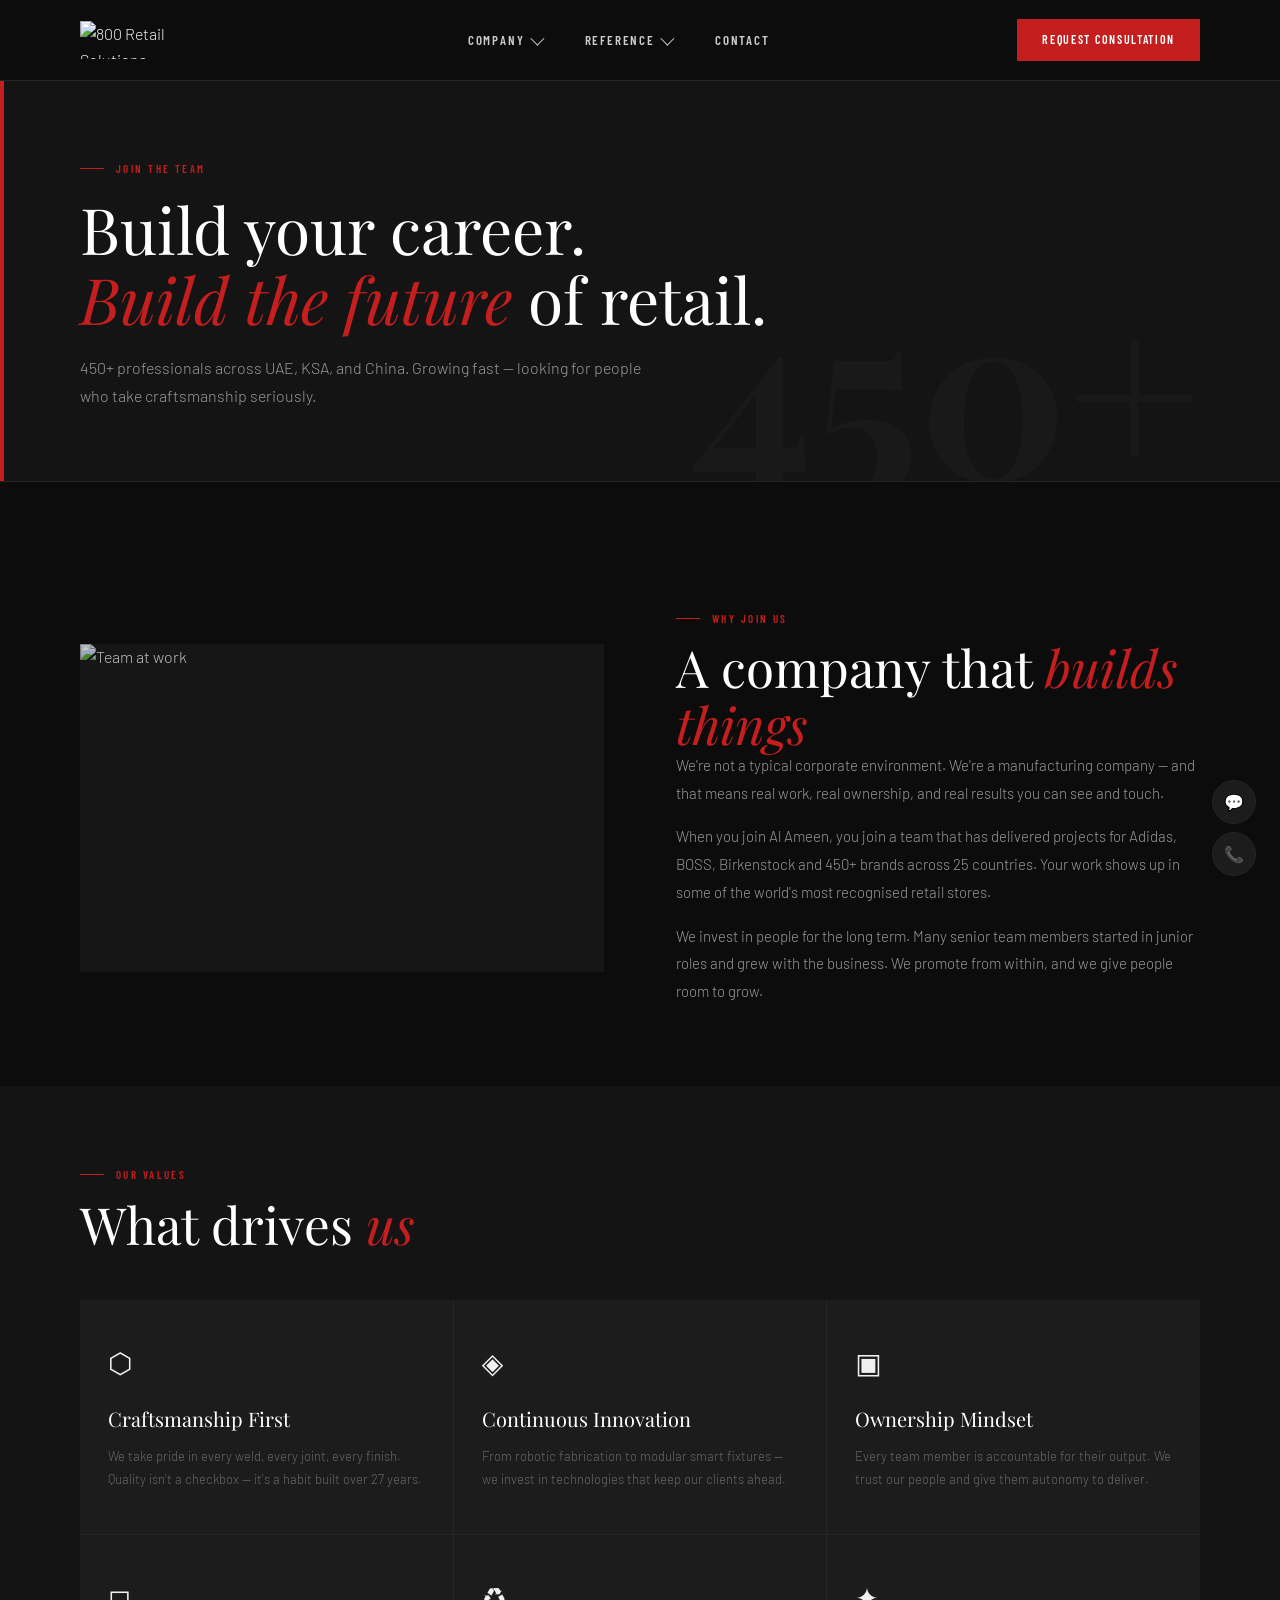
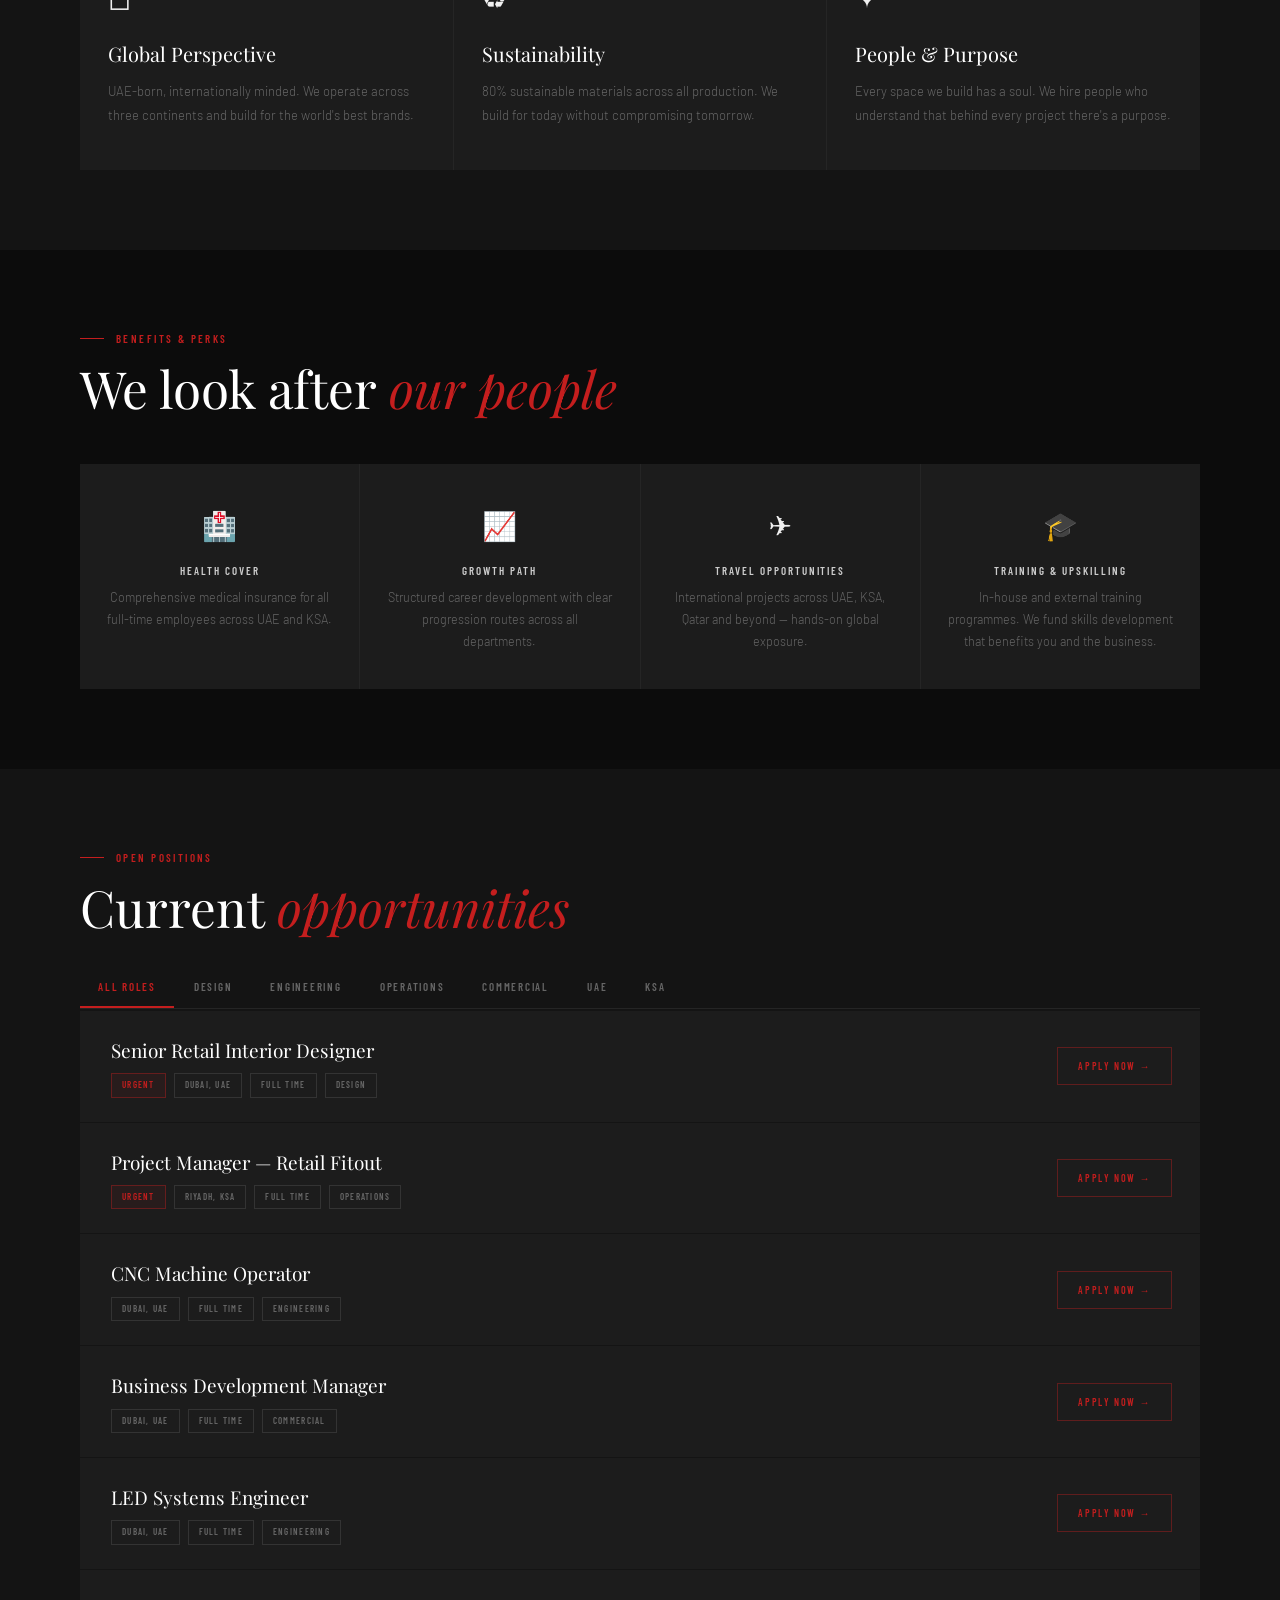
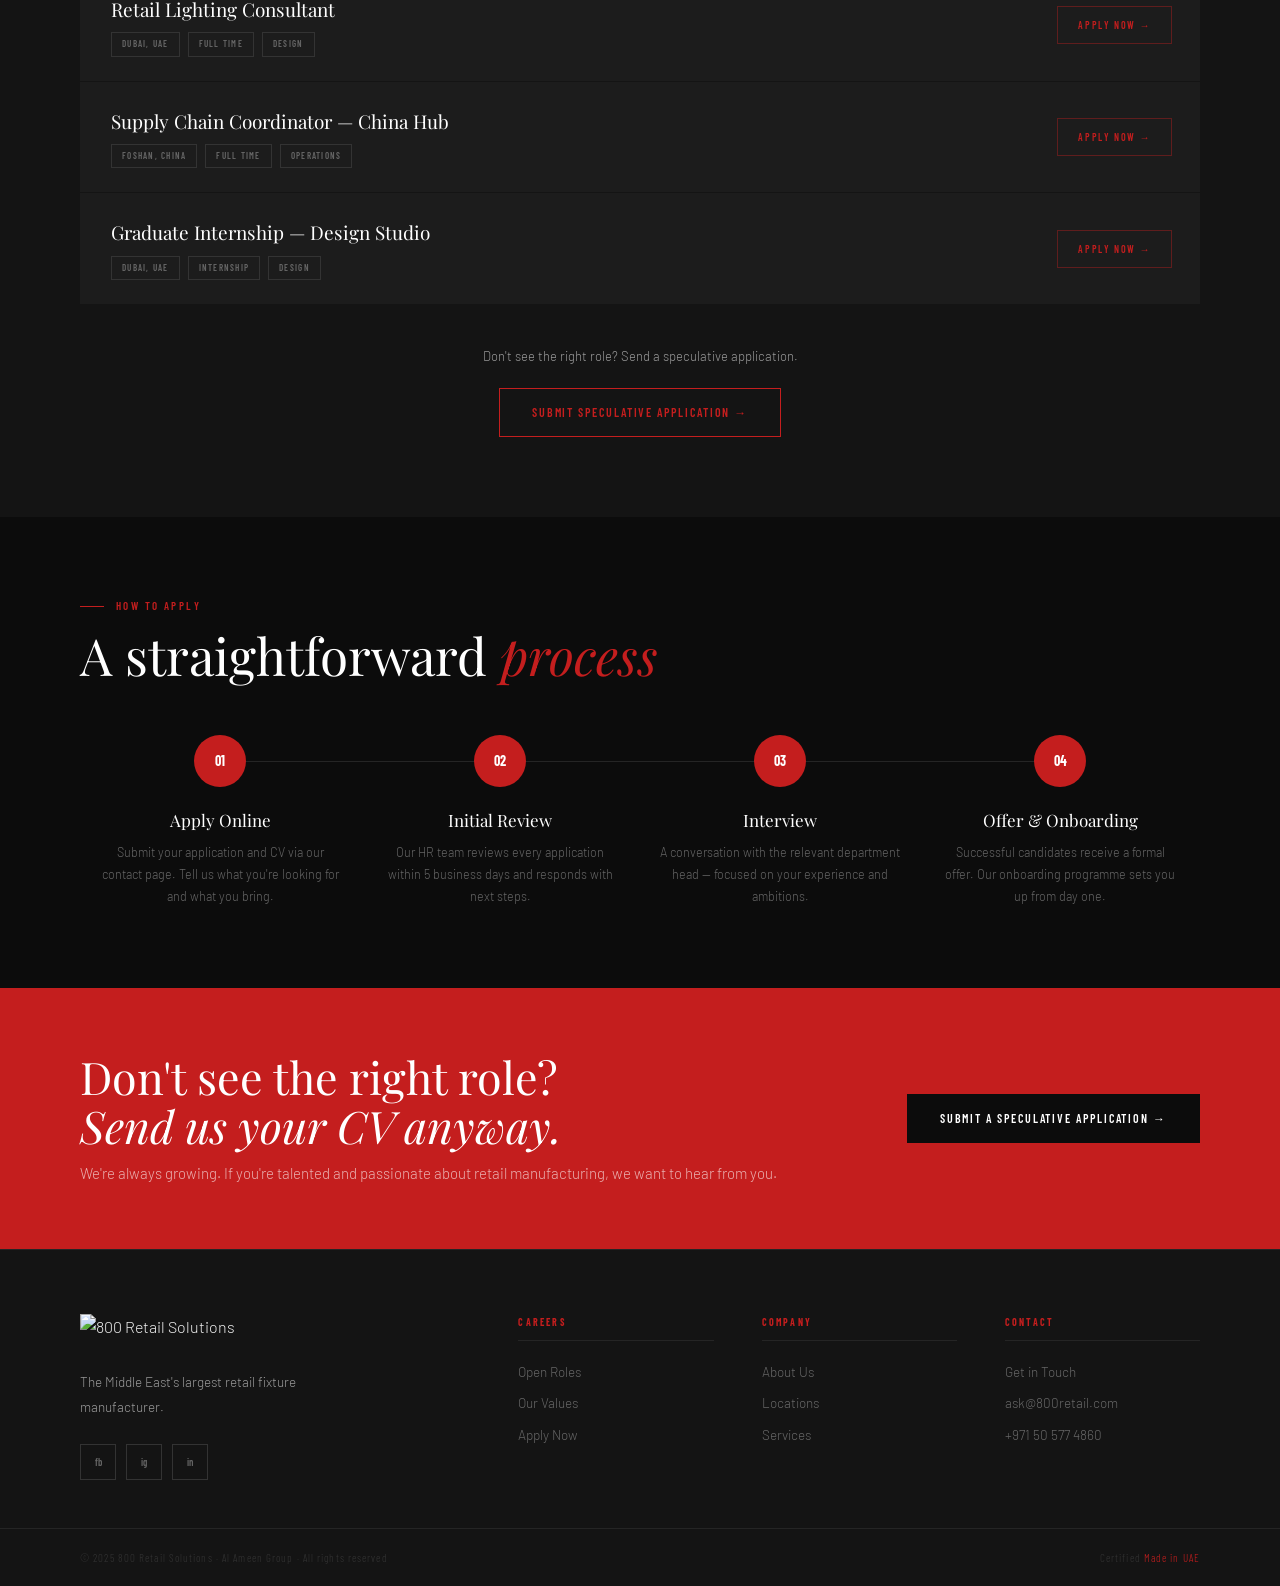
==== careers.html @ e4c13437 "Initial commit" ====
<!DOCTYPE html>
<html lang="en">
<head>
<meta charset="UTF-8"><meta name="viewport" content="width=device-width,initial-scale=1">
<title>Careers — 800 Retail Solutions</title>
<meta name="description" content="Join the Middle East's largest retail fixture manufacturer. Open roles in design, engineering, operations and business development across UAE and KSA.">
<link rel="stylesheet" href="css/main.css">
<style>
.section { padding: 80px 0; }
.section-inner { max-width: var(--max); margin: 0 auto; padding: 0 var(--pad); }
.section-dark { background: var(--dark); }

.intro-layout { display: grid; grid-template-columns: 1fr 1fr; gap: 72px; align-items: center; margin-top: 48px; }
.intro-img { width: 100%; aspect-ratio: 16/10; object-fit: cover; filter: brightness(.78); }

.val-grid { display: grid; grid-template-columns: repeat(3,1fr); gap: 1px; background: var(--dark3); margin-top: 48px; }
.val-card { background: var(--dark2); padding: 40px 28px; border-bottom: 3px solid transparent; transition: border-color .3s, background .3s; }
.val-card:hover { border-color: var(--red); background: var(--dark3); }
.val-ico { font-size: 28px; margin-bottom: 18px; display: block; }
.val-title { font-family: var(--serif); font-size: 20px; font-weight: 400; color: var(--white); margin-bottom: 10px; }
.val-desc { font-size: 13px; line-height: 1.8; color: var(--gray); }

.perks-grid { display: grid; grid-template-columns: repeat(4,1fr); gap: 1px; background: var(--dark3); margin-top: 48px; }
.perk-card { background: var(--dark2); padding: 36px 24px; text-align: center; border-top: 3px solid transparent; transition: border-color .3s; }
.perk-card:hover { border-color: var(--red); }
.perk-ico { font-size: 28px; margin-bottom: 14px; display: block; }
.perk-title { font-family: var(--cond); font-size: 11px; font-weight: 600; letter-spacing: .18em; text-transform: uppercase; color: var(--silver); margin-bottom: 8px; }
.perk-desc { font-size: 12.5px; line-height: 1.75; color: var(--gray); }

.role-filters { display: flex; gap: 2px; overflow-x: auto; margin: 32px 0 2px; border-bottom: 1px solid var(--dark3); }
.rf { font-family: var(--cond); font-size: 11px; font-weight: 600; letter-spacing: .16em; text-transform: uppercase; padding: 13px 18px; color: var(--gray); background: none; border: none; border-bottom: 2px solid transparent; white-space: nowrap; transition: color .2s, border-color .2s; cursor: pointer; }
.rf:hover { color: var(--white); }
.rf.on { color: var(--red); border-bottom-color: var(--red); }

.role-list { display: flex; flex-direction: column; gap: 1px; }
.role-item { background: var(--dark2); padding: 24px 28px; display: grid; grid-template-columns: 1fr auto; gap: 20px; align-items: center; transition: background .2s; border-left: 3px solid transparent; transition: background .2s, border-color .2s; }
.role-item:hover { background: var(--dark3); border-left-color: var(--red); }
.role-title { font-family: var(--serif); font-size: 19px; font-weight: 400; color: var(--white); margin-bottom: 8px; }
.role-meta { display: flex; gap: 8px; flex-wrap: wrap; }
.r-tag { font-family: var(--cond); font-size: 9px; font-weight: 600; letter-spacing: .14em; text-transform: uppercase; color: var(--gray); border: 1px solid var(--dark4); padding: 4px 10px; }
.r-tag.urgent { color: var(--red); border-color: rgba(196,30,30,.4); background: rgba(196,30,30,.07); }
.r-apply { font-family: var(--cond); font-size: 10px; font-weight: 600; letter-spacing: .16em; text-transform: uppercase; color: var(--red); border: 1px solid rgba(196,30,30,.4); padding: 10px 20px; background: none; white-space: nowrap; transition: background .2s, color .2s, border-color .2s; text-decoration: none; }
.role-item:hover .r-apply { background: var(--red); color: var(--white); border-color: var(--red); }

.process-steps { display: grid; grid-template-columns: repeat(4,1fr); gap: 0; margin-top: 52px; position: relative; }
.process-steps::before { content: ''; position: absolute; top: 26px; left: 12%; right: 12%; height: 1px; background: var(--dark3); z-index: 0; }
.step { text-align: center; padding: 0 20px; position: relative; z-index: 1; }
.step-circle { width: 52px; height: 52px; border-radius: 50%; background: var(--red); color: var(--white); font-family: var(--cond); font-size: 14px; font-weight: 700; display: flex; align-items: center; justify-content: center; margin: 0 auto 20px; }
.step-title { font-family: var(--serif); font-size: 17px; font-weight: 400; color: var(--white); margin-bottom: 8px; }
.step-desc { font-size: 12.5px; line-height: 1.75; color: var(--gray); }

.spec-band { background: var(--red); padding: 64px var(--pad); display: flex; justify-content: space-between; align-items: center; gap: 32px; max-width: 100%; }
.spec-left h2 { font-family: var(--serif); font-size: clamp(26px,3.5vw,46px); font-weight: 400; color: var(--white); line-height: 1.1; margin-bottom: 10px; }
.spec-left h2 em { font-style: italic; }
.spec-left p { font-size: 15px; color: rgba(255,255,255,.65); }
.btn-dark-solid { display: inline-flex; align-items: center; gap: 10px; font-family: var(--cond); font-size: 12px; font-weight: 600; letter-spacing: .16em; text-transform: uppercase; padding: 14px 32px; background: var(--black); color: var(--white); border: 1.5px solid var(--black); transition: background .2s; white-space: nowrap; }
.btn-dark-solid:hover { background: var(--dark3); }

@media(max-width:1024px) {
  .intro-layout { grid-template-columns: 1fr; gap: 40px; }
  .val-grid { grid-template-columns: 1fr 1fr; }
  .perks-grid { grid-template-columns: 1fr 1fr; }
  .process-steps { grid-template-columns: 1fr 1fr; gap: 32px; }
  .process-steps::before { display: none; }
  .spec-band { flex-direction: column; align-items: flex-start; }
}
@media(max-width:768px) {
  .val-grid,.perks-grid { grid-template-columns: 1fr; }
  .process-steps { grid-template-columns: 1fr; }
  .role-item { grid-template-columns: 1fr; gap: 12px; }
  .role-filters { gap: 0; }
}
</style>
</head>
<body>
<nav id="nav"><div class="nav-inner"><a href="index.html" class="nav-logo"><img class="logo-img" src="https://800retail.com/wp-content/uploads/2025/06/800-logo.svg" alt="800 Retail Solutions" width="140" height="38"><span class="logo-fallback"><span class="r">800</span> RETAIL</span></a><ul class="nav-menu"><li class="nav-item"><span data-toggle>Company <span class="nav-chevron"></span></span><div class="nav-dropdown wide"><div class="dd-col"><div class="dd-heading">About</div><a href="company.html" class="dd-link">Who We Are <span class="dd-arrow">→</span></a><a href="company.html#history" class="dd-link">Our History <span class="dd-arrow">→</span></a><a href="company.html#ceo" class="dd-link">CEO Message <span class="dd-arrow">→</span></a><a href="company.html#certifications" class="dd-link">Certifications <span class="dd-arrow">→</span></a><div class="dd-divider"></div><a href="company.html#locations" class="dd-link">Our Locations <span class="dd-arrow">→</span></a><a href="company.html#own-brand" class="dd-link">Own Brand <span class="dd-arrow">→</span></a></div><div class="dd-col"><div class="dd-heading">Services</div><a href="services.html#fixtures" class="dd-link">Retail Fixtures <span class="dd-arrow">→</span></a><a href="services.html#led" class="dd-link">Retail LED <span class="dd-arrow">→</span></a><a href="services.html#lighting" class="dd-link">Retail Lighting <span class="dd-arrow">→</span></a><a href="services.html#fitout" class="dd-link">Store Fitout <span class="dd-arrow">→</span></a><div class="dd-divider"></div><a href="careers.html" class="dd-link active">Careers <span class="dd-arrow">→</span></a></div></div></li><li class="nav-item"><span data-toggle>Reference <span class="nav-chevron"></span></span><div class="nav-dropdown"><div class="dd-col"><div class="dd-heading">Portfolio</div><a href="projects.html" class="dd-link">All Projects <span class="dd-arrow">→</span></a><a href="projects.html" class="dd-link">Fixture Projects <span class="dd-arrow">→</span></a><a href="projects.html" class="dd-link">LED Projects <span class="dd-arrow">→</span></a><a href="projects.html" class="dd-link">Fitout Projects <span class="dd-arrow">→</span></a></div></div></li><li class="nav-item"><a href="contact.html">Contact</a></li></ul><div class="nav-right"><a href="contact.html" class="nav-cta">Request Consultation</a><button class="nav-burger" id="burger"><span></span><span></span><span></span></button></div></div></nav>
<div id="nav-drawer"><div class="drawer-inner"><div class="drawer-section"><div class="drawer-section-title">Company</div><a href="company.html" class="drawer-link">Who We Are</a><a href="company.html#history" class="drawer-link">Our History</a><a href="company.html#locations" class="drawer-link">Locations</a></div><div class="drawer-section"><div class="drawer-section-title">Services</div><a href="services.html#fixtures" class="drawer-link">Retail Fixtures</a><a href="services.html#led" class="drawer-link">Retail LED</a><a href="services.html#lighting" class="drawer-link">Retail Lighting</a><a href="services.html#fitout" class="drawer-link">Store Fitout</a></div><div class="drawer-section"><div class="drawer-section-title">Reference</div><a href="projects.html" class="drawer-link">All Projects</a></div><div class="drawer-section"><div class="drawer-section-title">More</div><a href="careers.html" class="drawer-link">Careers</a></div><a href="contact.html" class="drawer-cta">Request Consultation →</a></div></div>

<div class="page-wrap">
  <div class="page-hero">
    <div class="page-hero-bg-num">450+</div>
    <div class="page-hero-eyebrow">Join the Team</div>
    <h1>Build your career.<br><em>Build the future</em> of retail.</h1>
    <p>450+ professionals across UAE, KSA, and China. Growing fast — looking for people who take craftsmanship seriously.</p>
  </div>

  <section class="section">
    <div class="section-inner">
      <div class="intro-layout">
        <img class="intro-img rv" src="https://800retail.com/wp-content/uploads/2025/11/ADIDAS-TEAM-MEETING.jpg" alt="Team at work" onerror="this.style.background='#1C1C1C'">
        <div>
          <div class="s-label rv">Why Join Us</div>
          <h2 class="h2 rv d1">A company that <em>builds things</em></h2>
          <p class="body rv d2" style="margin-bottom:16px">We're not a typical corporate environment. We're a manufacturing company — and that means real work, real ownership, and real results you can see and touch.</p>
          <p class="body rv d2" style="margin-bottom:16px">When you join Al Ameen, you join a team that has delivered projects for Adidas, BOSS, Birkenstock and 450+ brands across 25 countries. Your work shows up in some of the world's most recognised retail stores.</p>
          <p class="body rv d3">We invest in people for the long term. Many senior team members started in junior roles and grew with the business. We promote from within, and we give people room to grow.</p>
        </div>
      </div>
    </div>
  </section>

  <section class="section section-dark">
    <div class="section-inner">
      <div class="s-label rv">Our Values</div>
      <h2 class="h2 rv d1">What drives <em>us</em></h2>
      <div class="val-grid">
        <div class="val-card rv"><span class="val-ico">⬡</span><div class="val-title">Craftsmanship First</div><p class="val-desc">We take pride in every weld, every joint, every finish. Quality isn't a checkbox — it's a habit built over 27 years.</p></div>
        <div class="val-card rv d1"><span class="val-ico">◈</span><div class="val-title">Continuous Innovation</div><p class="val-desc">From robotic fabrication to modular smart fixtures — we invest in technologies that keep our clients ahead.</p></div>
        <div class="val-card rv d2"><span class="val-ico">▣</span><div class="val-title">Ownership Mindset</div><p class="val-desc">Every team member is accountable for their output. We trust our people and give them autonomy to deliver.</p></div>
        <div class="val-card rv"><span class="val-ico">◻</span><div class="val-title">Global Perspective</div><p class="val-desc">UAE-born, internationally minded. We operate across three continents and build for the world's best brands.</p></div>
        <div class="val-card rv d1"><span class="val-ico">♻</span><div class="val-title">Sustainability</div><p class="val-desc">80% sustainable materials across all production. We build for today without compromising tomorrow.</p></div>
        <div class="val-card rv d2"><span class="val-ico">✦</span><div class="val-title">People & Purpose</div><p class="val-desc">Every space we build has a soul. We hire people who understand that behind every project there's a purpose.</p></div>
      </div>
    </div>
  </section>

  <section class="section">
    <div class="section-inner">
      <div class="s-label rv">Benefits & Perks</div>
      <h2 class="h2 rv d1">We look after <em>our people</em></h2>
      <div class="perks-grid">
        <div class="perk-card rv"><span class="perk-ico">🏥</span><div class="perk-title">Health Cover</div><p class="perk-desc">Comprehensive medical insurance for all full-time employees across UAE and KSA.</p></div>
        <div class="perk-card rv d1"><span class="perk-ico">📈</span><div class="perk-title">Growth Path</div><p class="perk-desc">Structured career development with clear progression routes across all departments.</p></div>
        <div class="perk-card rv d2"><span class="perk-ico">✈</span><div class="perk-title">Travel Opportunities</div><p class="perk-desc">International projects across UAE, KSA, Qatar and beyond — hands-on global exposure.</p></div>
        <div class="perk-card rv d3"><span class="perk-ico">🎓</span><div class="perk-title">Training & Upskilling</div><p class="perk-desc">In-house and external training programmes. We fund skills development that benefits you and the business.</p></div>
      </div>
    </div>
  </section>

  <section class="section section-dark" id="roles">
    <div class="section-inner">
      <div class="s-label rv">Open Positions</div>
      <h2 class="h2 rv d1">Current <em>opportunities</em></h2>
      <div class="role-filters rv d2" data-filter-group>
        <button class="rf on" data-filter="all">All Roles</button>
        <button class="rf" data-filter="design">Design</button>
        <button class="rf" data-filter="engineering">Engineering</button>
        <button class="rf" data-filter="operations">Operations</button>
        <button class="rf" data-filter="commercial">Commercial</button>
        <button class="rf" data-filter="uae">UAE</button>
        <button class="rf" data-filter="ksa">KSA</button>
      </div>
      <div class="role-list">
        <div class="role-item rv">
          <div><div class="role-title">Senior Retail Interior Designer</div><div class="role-meta"><span class="r-tag urgent">Urgent</span><span class="r-tag">Dubai, UAE</span><span class="r-tag">Full Time</span><span class="r-tag">Design</span></div></div>
          <a href="contact.html" class="r-apply">Apply Now →</a>
        </div>
        <div class="role-item rv d1">
          <div><div class="role-title">Project Manager — Retail Fitout</div><div class="role-meta"><span class="r-tag urgent">Urgent</span><span class="r-tag">Riyadh, KSA</span><span class="r-tag">Full Time</span><span class="r-tag">Operations</span></div></div>
          <a href="contact.html" class="r-apply">Apply Now →</a>
        </div>
        <div class="role-item rv d2">
          <div><div class="role-title">CNC Machine Operator</div><div class="role-meta"><span class="r-tag">Dubai, UAE</span><span class="r-tag">Full Time</span><span class="r-tag">Engineering</span></div></div>
          <a href="contact.html" class="r-apply">Apply Now →</a>
        </div>
        <div class="role-item rv">
          <div><div class="role-title">Business Development Manager</div><div class="role-meta"><span class="r-tag">Dubai, UAE</span><span class="r-tag">Full Time</span><span class="r-tag">Commercial</span></div></div>
          <a href="contact.html" class="r-apply">Apply Now →</a>
        </div>
        <div class="role-item rv d1">
          <div><div class="role-title">LED Systems Engineer</div><div class="role-meta"><span class="r-tag">Dubai, UAE</span><span class="r-tag">Full Time</span><span class="r-tag">Engineering</span></div></div>
          <a href="contact.html" class="r-apply">Apply Now →</a>
        </div>
        <div class="role-item rv d2">
          <div><div class="role-title">Retail Lighting Consultant</div><div class="role-meta"><span class="r-tag">Dubai, UAE</span><span class="r-tag">Full Time</span><span class="r-tag">Design</span></div></div>
          <a href="contact.html" class="r-apply">Apply Now →</a>
        </div>
        <div class="role-item rv">
          <div><div class="role-title">Supply Chain Coordinator — China Hub</div><div class="role-meta"><span class="r-tag">Foshan, China</span><span class="r-tag">Full Time</span><span class="r-tag">Operations</span></div></div>
          <a href="contact.html" class="r-apply">Apply Now →</a>
        </div>
        <div class="role-item rv d1">
          <div><div class="role-title">Graduate Internship — Design Studio</div><div class="role-meta"><span class="r-tag">Dubai, UAE</span><span class="r-tag">Internship</span><span class="r-tag">Design</span></div></div>
          <a href="contact.html" class="r-apply">Apply Now →</a>
        </div>
      </div>
      <div style="margin-top:40px;text-align:center">
        <p class="body" style="margin-bottom:20px;font-size:13px">Don't see the right role? Send a speculative application.</p>
        <a href="contact.html" class="btn btn-outline-red rv">Submit Speculative Application →</a>
      </div>
    </div>
  </section>

  <section class="section">
    <div class="section-inner">
      <div class="s-label rv">How to Apply</div>
      <h2 class="h2 rv d1">A straightforward <em>process</em></h2>
      <div class="process-steps">
        <div class="step rv"><div class="step-circle">01</div><div class="step-title">Apply Online</div><p class="step-desc">Submit your application and CV via our contact page. Tell us what you're looking for and what you bring.</p></div>
        <div class="step rv d1"><div class="step-circle">02</div><div class="step-title">Initial Review</div><p class="step-desc">Our HR team reviews every application within 5 business days and responds with next steps.</p></div>
        <div class="step rv d2"><div class="step-circle">03</div><div class="step-title">Interview</div><p class="step-desc">A conversation with the relevant department head — focused on your experience and ambitions.</p></div>
        <div class="step rv d3"><div class="step-circle">04</div><div class="step-title">Offer & Onboarding</div><p class="step-desc">Successful candidates receive a formal offer. Our onboarding programme sets you up from day one.</p></div>
      </div>
    </div>
  </section>

  <div class="spec-band">
    <div class="spec-left">
      <h2>Don't see the right role?<br><em>Send us your CV anyway.</em></h2>
      <p>We're always growing. If you're talented and passionate about retail manufacturing, we want to hear from you.</p>
    </div>
    <a href="contact.html" class="btn-dark-solid">Submit a Speculative Application →</a>
  </div>
</div>

<footer><div class="footer-main"><div class="footer-brand"><div class="f-logo"><img class="logo-img" src="https://800retail.com/wp-content/uploads/2025/06/800-logo.svg" alt="800 Retail Solutions"><span class="logo-fallback"><span class="r">800</span> RETAIL</span></div><p class="body">The Middle East's largest retail fixture manufacturer.</p><div class="f-socials"><a href="https://www.facebook.com/800SIGN" target="_blank" class="f-soc">fb</a><a href="https://www.instagram.com/retailfixtures" target="_blank" class="f-soc">ig</a><a href="https://www.linkedin.com/company/alameengroup/" target="_blank" class="f-soc">in</a></div></div><div class="footer-col"><h5>Careers</h5><ul><li><a href="careers.html#roles">Open Roles</a></li><li><a href="careers.html">Our Values</a></li><li><a href="contact.html">Apply Now</a></li></ul></div><div class="footer-col"><h5>Company</h5><ul><li><a href="company.html">About Us</a></li><li><a href="company.html#locations">Locations</a></li><li><a href="services.html">Services</a></li></ul></div><div class="footer-col"><h5>Contact</h5><ul><li><a href="contact.html">Get in Touch</a></li><li><a href="mailto:ask@800retail.com">ask@800retail.com</a></li><li><a href="tel:+971505774860">+971 50 577 4860</a></li></ul></div></div><div class="footer-bottom"><p class="footer-copy">© 2025 800 Retail Solutions · Al Ameen Group · All rights reserved</p><p class="footer-mark">Certified <span>Made in UAE</span></p></div></footer>
<div class="contact-bar"><a href="https://wa.me/971505774860" target="_blank" title="WhatsApp">💬</a><a href="tel:+971505774860" title="Call">📞</a></div>
<script src="js/main.js"></script>
</body>
</html>
---- css/main.css ----
/* ═══════════════════════════════════════════
   800 RETAIL SOLUTIONS — DESIGN SYSTEM
   Brand: Red #C41E1E · Black #0C0C0C · White #FFFFFF
═══════════════════════════════════════════ */
@import url('https://fonts.googleapis.com/css2?family=Playfair+Display:ital,wght@0,400;0,500;0,700;1,400;1,500&family=Barlow:wght@300;400;500;600&family=Barlow+Condensed:wght@400;500;600;700&display=swap');

:root {
  /* Brand palette */
  --red:        #C41E1E;
  --red-dark:   #9A1515;
  --red-light:  #E02424;
  --black:      #0C0C0C;
  --dark:       #141414;
  --dark2:      #1C1C1C;
  --dark3:      #252525;
  --dark4:      #333333;
  --gray:       #666666;
  --gray-lt:    #999999;
  --silver:     #CCCCCC;
  --off-white:  #F0F0F0;
  --white:      #FFFFFF;

  /* Typography */
  --serif:      'Playfair Display', Georgia, serif;
  --sans:       'Barlow', system-ui, sans-serif;
  --cond:       'Barlow Condensed', sans-serif;

  /* Layout */
  --nav-h:      80px;
  --max:        1400px;
  --pad:        80px;
  --pad-sm:     40px;
  --ease:       cubic-bezier(0.25, 0.46, 0.45, 0.94);
}

/* ── Reset ── */
*, *::before, *::after { box-sizing: border-box; margin: 0; padding: 0; }
html { scroll-behavior: smooth; font-size: 16px; }
body {
  background: var(--black);
  color: var(--off-white);
  font-family: var(--sans);
  font-weight: 300;
  line-height: 1.6;
  overflow-x: hidden;
  -webkit-font-smoothing: antialiased;
}
img { display: block; max-width: 100%; }
a { color: inherit; text-decoration: none; }
button { font-family: inherit; cursor: pointer; }
ul { list-style: none; }

/* ═══════════════════════════════════════════
   NAVIGATION — Professional dropdown
═══════════════════════════════════════════ */
#nav {
  position: fixed;
  top: 0; left: 0; right: 0;
  height: var(--nav-h);
  z-index: 1000;
  transition: background 0.4s, box-shadow 0.4s, height 0.3s;
  background: transparent;
}
#nav.solid {
  background: var(--black);
  box-shadow: 0 1px 0 rgba(255,255,255,0.06);
  height: 68px;
}

.nav-inner {
  max-width: var(--max);
  margin: 0 auto;
  height: 100%;
  padding: 0 var(--pad);
  display: flex;
  align-items: center;
  justify-content: space-between;
  gap: 32px;
}

/* Logo */
.nav-logo { display: flex; align-items: center; flex-shrink: 0; }
.nav-logo img {
  height: 38px;
  width: auto;
  display: block;
  /* The SVG is already the correct logo — no filter, show as-is */
}
/* Fallback text logo if img fails */
.logo-fallback {
  font-family: var(--cond);
  font-size: 24px;
  font-weight: 700;
  letter-spacing: 0.05em;
  color: var(--white);
  display: none;
}
.logo-fallback .r { color: var(--red); }
.nav-logo img.failed + .logo-fallback { display: block; }

/* Primary nav */
.nav-menu {
  display: flex;
  align-items: center;
  gap: 0;
  height: 100%;
}

.nav-item {
  position: relative;
  height: 100%;
  display: flex;
  align-items: center;
}

.nav-item > a,
.nav-item > span {
  display: flex;
  align-items: center;
  gap: 6px;
  height: 100%;
  padding: 0 22px;
  font-family: var(--cond);
  font-size: 13px;
  font-weight: 600;
  letter-spacing: 0.14em;
  text-transform: uppercase;
  color: var(--silver);
  transition: color 0.2s;
  cursor: pointer;
  white-space: nowrap;
  user-select: none;
}
.nav-item > a:hover,
.nav-item > span:hover,
.nav-item.open > a,
.nav-item.open > span,
.nav-item > a.active {
  color: var(--white);
}

/* Chevron */
.nav-chevron {
  width: 10px; height: 10px;
  border-right: 1.5px solid currentColor;
  border-bottom: 1.5px solid currentColor;
  transform: rotate(45deg) translateY(-2px);
  transition: transform 0.25s;
  flex-shrink: 0;
}
.nav-item.open .nav-chevron { transform: rotate(-135deg) translateY(-2px); }

/* Red underline on active/hover */
.nav-item > a::after,
.nav-item > span::after {
  content: '';
  position: absolute;
  bottom: 0; left: 22px; right: 22px;
  height: 2px;
  background: var(--red);
  transform: scaleX(0);
  transform-origin: left;
  transition: transform 0.3s var(--ease);
}
.nav-item > a:hover::after,
.nav-item > span:hover::after,
.nav-item.open > a::after,
.nav-item.open > span::after,
.nav-item > a.active::after { transform: scaleX(1); }

/* Mega dropdown */
.nav-dropdown {
  position: absolute;
  top: 100%;
  left: 0;
  min-width: 220px;
  background: var(--dark);
  border-top: 2px solid var(--red);
  border-bottom: 1px solid var(--dark3);
  box-shadow: 0 16px 48px rgba(0,0,0,0.5);
  opacity: 0;
  visibility: hidden;
  transform: translateY(8px);
  transition: opacity 0.25s, transform 0.25s, visibility 0.25s;
  pointer-events: none;
}
.nav-item.open .nav-dropdown {
  opacity: 1;
  visibility: visible;
  transform: translateY(0);
  pointer-events: auto;
}

/* Wide dropdown for COMPANY (has sub-columns) */
.nav-dropdown.wide {
  min-width: 480px;
  display: grid;
  grid-template-columns: 1fr 1fr;
  gap: 0;
}

.dd-col { padding: 8px 0; }
.dd-col + .dd-col { border-left: 1px solid var(--dark3); }

.dd-heading {
  font-family: var(--cond);
  font-size: 10px;
  font-weight: 700;
  letter-spacing: 0.2em;
  text-transform: uppercase;
  color: var(--red);
  padding: 14px 24px 8px;
}

.dd-link {
  display: flex;
  align-items: center;
  gap: 10px;
  padding: 10px 24px;
  font-family: var(--sans);
  font-size: 13.5px;
  font-weight: 400;
  color: var(--silver);
  transition: background 0.15s, color 0.15s, padding-left 0.2s;
  white-space: nowrap;
}
.dd-link:hover {
  background: rgba(196,30,30,0.08);
  color: var(--white);
  padding-left: 30px;
}
.dd-link .dd-arrow {
  margin-left: auto;
  font-size: 12px;
  color: var(--red);
  opacity: 0;
  transition: opacity 0.15s, transform 0.15s;
}
.dd-link:hover .dd-arrow { opacity: 1; transform: translateX(3px); }

.dd-divider { height: 1px; background: var(--dark3); margin: 4px 0; }

/* Nav right side */
.nav-right {
  display: flex;
  align-items: center;
  gap: 16px;
  flex-shrink: 0;
}

.nav-cta {
  font-family: var(--cond);
  font-size: 12px;
  font-weight: 600;
  letter-spacing: 0.14em;
  text-transform: uppercase;
  color: var(--white);
  background: var(--red);
  padding: 10px 24px;
  border: 1px solid var(--red);
  transition: background 0.2s, color 0.2s;
  white-space: nowrap;
}
.nav-cta:hover { background: var(--red-dark); border-color: var(--red-dark); }

/* Mobile hamburger */
.nav-burger {
  display: none;
  flex-direction: column;
  justify-content: center;
  gap: 5px;
  width: 36px; height: 36px;
  background: none;
  border: none;
  padding: 4px;
}
.nav-burger span {
  display: block;
  height: 1.5px;
  background: var(--white);
  transition: transform 0.3s, opacity 0.3s, width 0.3s;
}
.nav-burger span:nth-child(1) { width: 28px; }
.nav-burger span:nth-child(2) { width: 22px; }
.nav-burger span:nth-child(3) { width: 28px; }
.nav-burger.open span:nth-child(1) { transform: translateY(6.5px) rotate(45deg); width: 28px; }
.nav-burger.open span:nth-child(2) { opacity: 0; }
.nav-burger.open span:nth-child(3) { transform: translateY(-6.5px) rotate(-45deg); width: 28px; }

/* Mobile nav drawer */
#nav-drawer {
  position: fixed;
  top: var(--nav-h); left: 0; right: 0;
  background: var(--dark);
  border-top: 1px solid var(--dark3);
  z-index: 999;
  max-height: 0;
  overflow: hidden;
  transition: max-height 0.4s var(--ease);
}
#nav-drawer.open { max-height: 100vh; overflow-y: auto; }

.drawer-inner { padding: 24px var(--pad-sm) 40px; }
.drawer-section { margin-bottom: 28px; }
.drawer-section-title {
  font-family: var(--cond);
  font-size: 10px;
  font-weight: 700;
  letter-spacing: 0.2em;
  text-transform: uppercase;
  color: var(--red);
  margin-bottom: 12px;
  padding-bottom: 8px;
  border-bottom: 1px solid var(--dark3);
}
.drawer-link {
  display: block;
  padding: 9px 0;
  font-size: 15px;
  font-weight: 400;
  color: var(--silver);
  border-bottom: 1px solid rgba(255,255,255,0.04);
  transition: color 0.15s, padding-left 0.2s;
}
.drawer-link:hover { color: var(--white); padding-left: 8px; }
.drawer-cta {
  display: block;
  margin-top: 24px;
  padding: 14px;
  text-align: center;
  background: var(--red);
  font-family: var(--cond);
  font-size: 13px;
  font-weight: 600;
  letter-spacing: 0.14em;
  text-transform: uppercase;
  color: var(--white);
}

/* ═══════════════════════════════════════════
   SHARED COMPONENTS
═══════════════════════════════════════════ */

/* Page wrapper */
.page-wrap { padding-top: var(--nav-h); }

/* Inner page hero */
.page-hero {
  background: var(--dark);
  padding: 80px var(--pad) 72px;
  position: relative;
  overflow: hidden;
  border-bottom: 1px solid var(--dark3);
}
.page-hero::before {
  content: '';
  position: absolute;
  top: 0; left: 0; bottom: 0;
  width: 4px;
  background: var(--red);
}
.page-hero-eyebrow {
  font-family: var(--cond);
  font-size: 11px;
  font-weight: 600;
  letter-spacing: 0.22em;
  text-transform: uppercase;
  color: var(--red);
  margin-bottom: 16px;
  display: flex;
  align-items: center;
  gap: 12px;
}
.page-hero-eyebrow::before {
  content: '';
  width: 24px; height: 1px;
  background: var(--red);
}
.page-hero h1 {
  font-family: var(--serif);
  font-size: clamp(36px, 5vw, 66px);
  font-weight: 400;
  line-height: 1.1;
  color: var(--white);
  margin-bottom: 20px;
}
.page-hero h1 em { font-style: italic; color: var(--red); }
.page-hero p {
  font-size: 16px;
  color: var(--gray-lt);
  max-width: 580px;
  line-height: 1.7;
}
.page-hero-bg-num {
  position: absolute;
  right: var(--pad); bottom: -20px;
  font-family: var(--serif);
  font-size: clamp(120px, 18vw, 260px);
  font-weight: 700;
  color: rgba(255,255,255,0.025);
  line-height: 1;
  user-select: none;
}

/* Section label */
.s-label {
  font-family: var(--cond);
  font-size: 11px;
  font-weight: 600;
  letter-spacing: 0.22em;
  text-transform: uppercase;
  color: var(--red);
  display: flex;
  align-items: center;
  gap: 12px;
  margin-bottom: 12px;
}
.s-label::before { content: ''; width: 24px; height: 1px; background: var(--red); }

/* Headings */
.h1 {
  font-family: var(--serif);
  font-size: clamp(48px, 7vw, 100px);
  font-weight: 400;
  line-height: 0.97;
  color: var(--white);
}
.h1 em { font-style: italic; color: var(--red); }

.h2 {
  font-family: var(--serif);
  font-size: clamp(32px, 4vw, 56px);
  font-weight: 400;
  line-height: 1.1;
  color: var(--white);
}
.h2 em { font-style: italic; color: var(--red); }

.h3 {
  font-family: var(--serif);
  font-size: clamp(22px, 2.5vw, 34px);
  font-weight: 400;
  color: var(--white);
  line-height: 1.2;
}

/* Body text */
.body { font-size: 15px; line-height: 1.85; color: var(--gray-lt); }

/* Buttons */
.btn {
  display: inline-flex;
  align-items: center;
  gap: 10px;
  font-family: var(--cond);
  font-size: 12px;
  font-weight: 600;
  letter-spacing: 0.16em;
  text-transform: uppercase;
  padding: 14px 32px;
  border: 1.5px solid transparent;
  transition: background 0.2s, color 0.2s, border-color 0.2s, transform 0.2s;
  cursor: pointer;
}
.btn:hover { transform: translateY(-2px); }
.btn-red { background: var(--red); color: var(--white); border-color: var(--red); }
.btn-red:hover { background: var(--red-dark); border-color: var(--red-dark); }
.btn-outline { background: transparent; color: var(--white); border-color: rgba(255,255,255,0.3); }
.btn-outline:hover { border-color: var(--white); }
.btn-outline-red { background: transparent; color: var(--red); border-color: var(--red); }
.btn-outline-red:hover { background: var(--red); color: var(--white); }
.btn-arrow::after { content: '→'; font-size: 14px; }

/* Ticker / Marquee */
.ticker {
  background: var(--red);
  overflow: hidden;
  white-space: nowrap;
  padding: 12px 0;
}
.ticker-inner {
  display: inline-flex;
  animation: ticker 30s linear infinite;
}
.ticker-item {
  font-family: var(--cond);
  font-size: 11px;
  font-weight: 600;
  letter-spacing: 0.2em;
  text-transform: uppercase;
  color: rgba(255,255,255,0.9);
  padding: 0 32px;
}
.ticker-sep { color: rgba(255,255,255,0.4); }

/* Scroll reveal */
.rv {
  opacity: 0;
  transform: translateY(24px);
  transition: opacity 0.7s var(--ease), transform 0.7s var(--ease);
}
.rv.in { opacity: 1; transform: none; }
.rv.d1 { transition-delay: 0.1s; }
.rv.d2 { transition-delay: 0.2s; }
.rv.d3 { transition-delay: 0.3s; }
.rv.d4 { transition-delay: 0.4s; }

/* Stats strip */
.stats-strip {
  background: var(--dark2);
  border-top: 1px solid var(--dark3);
  border-bottom: 1px solid var(--dark3);
  display: grid;
  grid-template-columns: repeat(4, 1fr);
}
.stat-item {
  padding: 36px 32px;
  border-right: 1px solid var(--dark3);
  text-align: center;
}
.stat-item:last-child { border-right: none; }
.stat-num {
  font-family: var(--serif);
  font-size: 44px;
  font-weight: 400;
  color: var(--white);
  line-height: 1;
}
.stat-num sup { font-size: 20px; color: var(--red); }
.stat-lbl {
  font-family: var(--cond);
  font-size: 10px;
  font-weight: 600;
  letter-spacing: 0.2em;
  text-transform: uppercase;
  color: var(--gray);
  margin-top: 6px;
}

/* ═══════════════════════════════════════════
   FOOTER
═══════════════════════════════════════════ */
footer {
  background: var(--dark);
  border-top: 1px solid var(--dark3);
}
.footer-main {
  max-width: var(--max);
  margin: 0 auto;
  padding: 64px var(--pad) 48px;
  display: grid;
  grid-template-columns: 2fr 1fr 1fr 1fr;
  gap: 48px;
}
.footer-brand .f-logo { height: 36px; margin-bottom: 20px; }
.footer-brand .f-logo img { height: 36px; }
.footer-brand .body { font-size: 13.5px; max-width: 260px; margin-bottom: 24px; }

.f-socials { display: flex; gap: 10px; }
.f-soc {
  width: 36px; height: 36px;
  border: 1px solid var(--dark4);
  display: flex; align-items: center; justify-content: center;
  font-family: var(--cond);
  font-size: 10px; font-weight: 600;
  color: var(--gray);
  transition: border-color 0.2s, color 0.2s, background 0.2s;
}
.f-soc:hover { border-color: var(--red); color: var(--white); background: var(--red); }

.footer-col h5 {
  font-family: var(--cond);
  font-size: 10px;
  font-weight: 700;
  letter-spacing: 0.22em;
  text-transform: uppercase;
  color: var(--red);
  margin-bottom: 20px;
  padding-bottom: 10px;
  border-bottom: 1px solid var(--dark3);
}
.footer-col ul { display: flex; flex-direction: column; gap: 10px; }
.footer-col a {
  font-size: 13.5px;
  color: var(--gray);
  transition: color 0.2s, padding-left 0.2s;
  display: block;
}
.footer-col a:hover { color: var(--white); padding-left: 4px; }

.footer-bottom {
  border-top: 1px solid var(--dark3);
  padding: 20px var(--pad);
  max-width: var(--max);
  margin: 0 auto;
  display: flex;
  justify-content: space-between;
  align-items: center;
  gap: 16px;
}
.footer-copy {
  font-family: var(--cond);
  font-size: 11px;
  letter-spacing: 0.1em;
  color: var(--dark4);
}
.footer-mark { font-family: var(--cond); font-size: 11px; letter-spacing: 0.1em; color: var(--dark4); }
.footer-mark span { color: var(--red); }

/* Contact bar (bottom fixed strip) */
.contact-bar {
  position: fixed;
  right: 24px; bottom: 24px;
  display: flex;
  flex-direction: column;
  gap: 8px;
  z-index: 500;
}
.contact-bar a {
  width: 44px; height: 44px;
  background: var(--dark2);
  border: 1px solid var(--dark3);
  border-radius: 50%;
  display: flex; align-items: center; justify-content: center;
  font-size: 16px;
  transition: background 0.2s, border-color 0.2s, transform 0.2s;
}
.contact-bar a:hover { background: var(--red); border-color: var(--red); transform: scale(1.1); }

/* ═══════════════════════════════════════════
   ANIMATIONS
═══════════════════════════════════════════ */
@keyframes ticker { from { transform: translateX(0); } to { transform: translateX(-50%); } }
@keyframes fadeUp { from { opacity: 0; transform: translateY(20px); } to { opacity: 1; transform: none; } }
@keyframes heroReveal { from { opacity: 0; transform: scale(1.03); } to { opacity: 1; transform: scale(1); } }
@keyframes lineSlide { from { transform: scaleX(0); } to { transform: scaleX(1); } }

/* ═══════════════════════════════════════════
   RESPONSIVE
═══════════════════════════════════════════ */
@media (max-width: 1100px) {
  :root { --pad: 48px; }
  .nav-menu, .nav-right .nav-cta { display: none; }
  .nav-burger { display: flex; }
  .stats-strip { grid-template-columns: repeat(2, 1fr); }
  .stats-strip .stat-item:nth-child(2) { border-right: none; }
  .footer-main { grid-template-columns: 1fr 1fr; gap: 36px; }
}
@media (max-width: 768px) {
  :root { --pad: 24px; --pad-sm: 20px; }
  .page-hero { padding: 60px var(--pad) 52px; }
  .page-hero-bg-num { display: none; }
  .stats-strip { grid-template-columns: 1fr 1fr; }
  .footer-main { grid-template-columns: 1fr; gap: 32px; }
  .footer-bottom { flex-direction: column; text-align: center; gap: 8px; }
}
@media (max-width: 480px) {
  .stats-strip { grid-template-columns: 1fr; }
  .stats-strip .stat-item { border-right: none; border-bottom: 1px solid var(--dark3); }
}
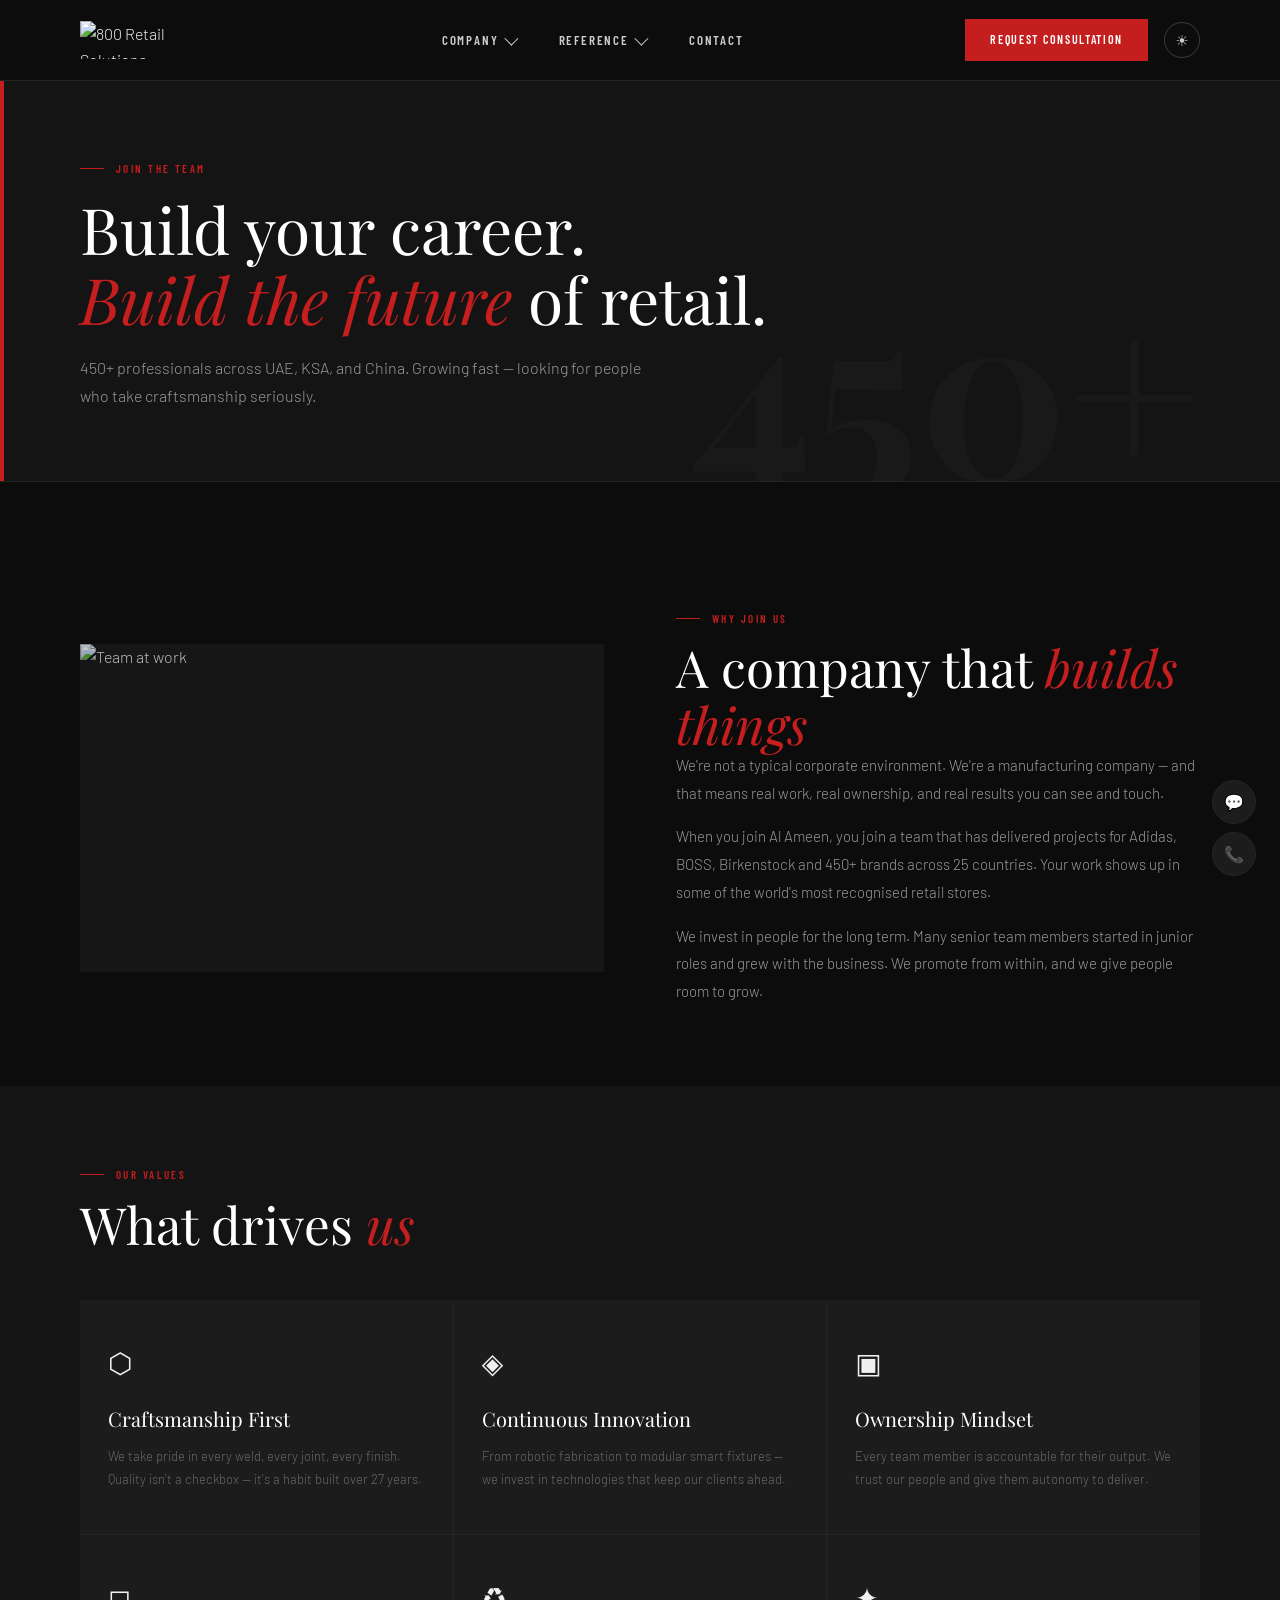
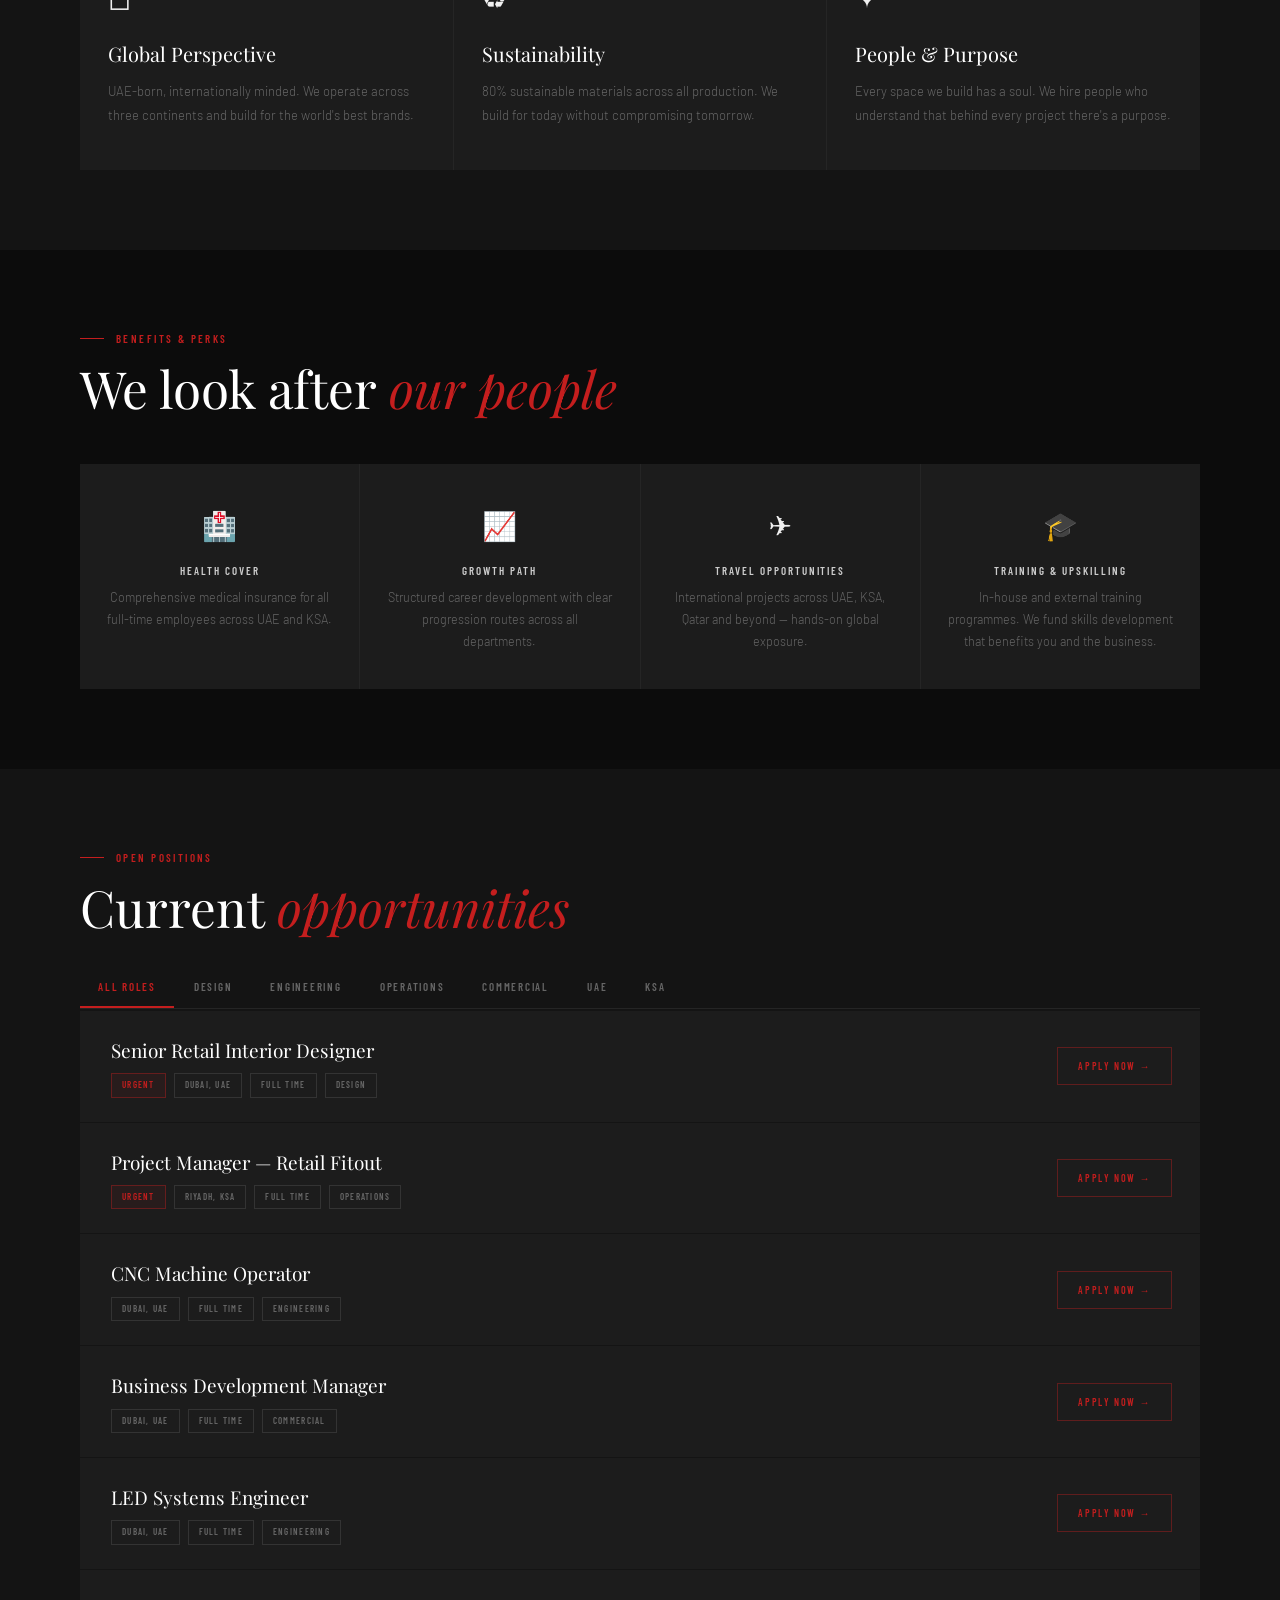
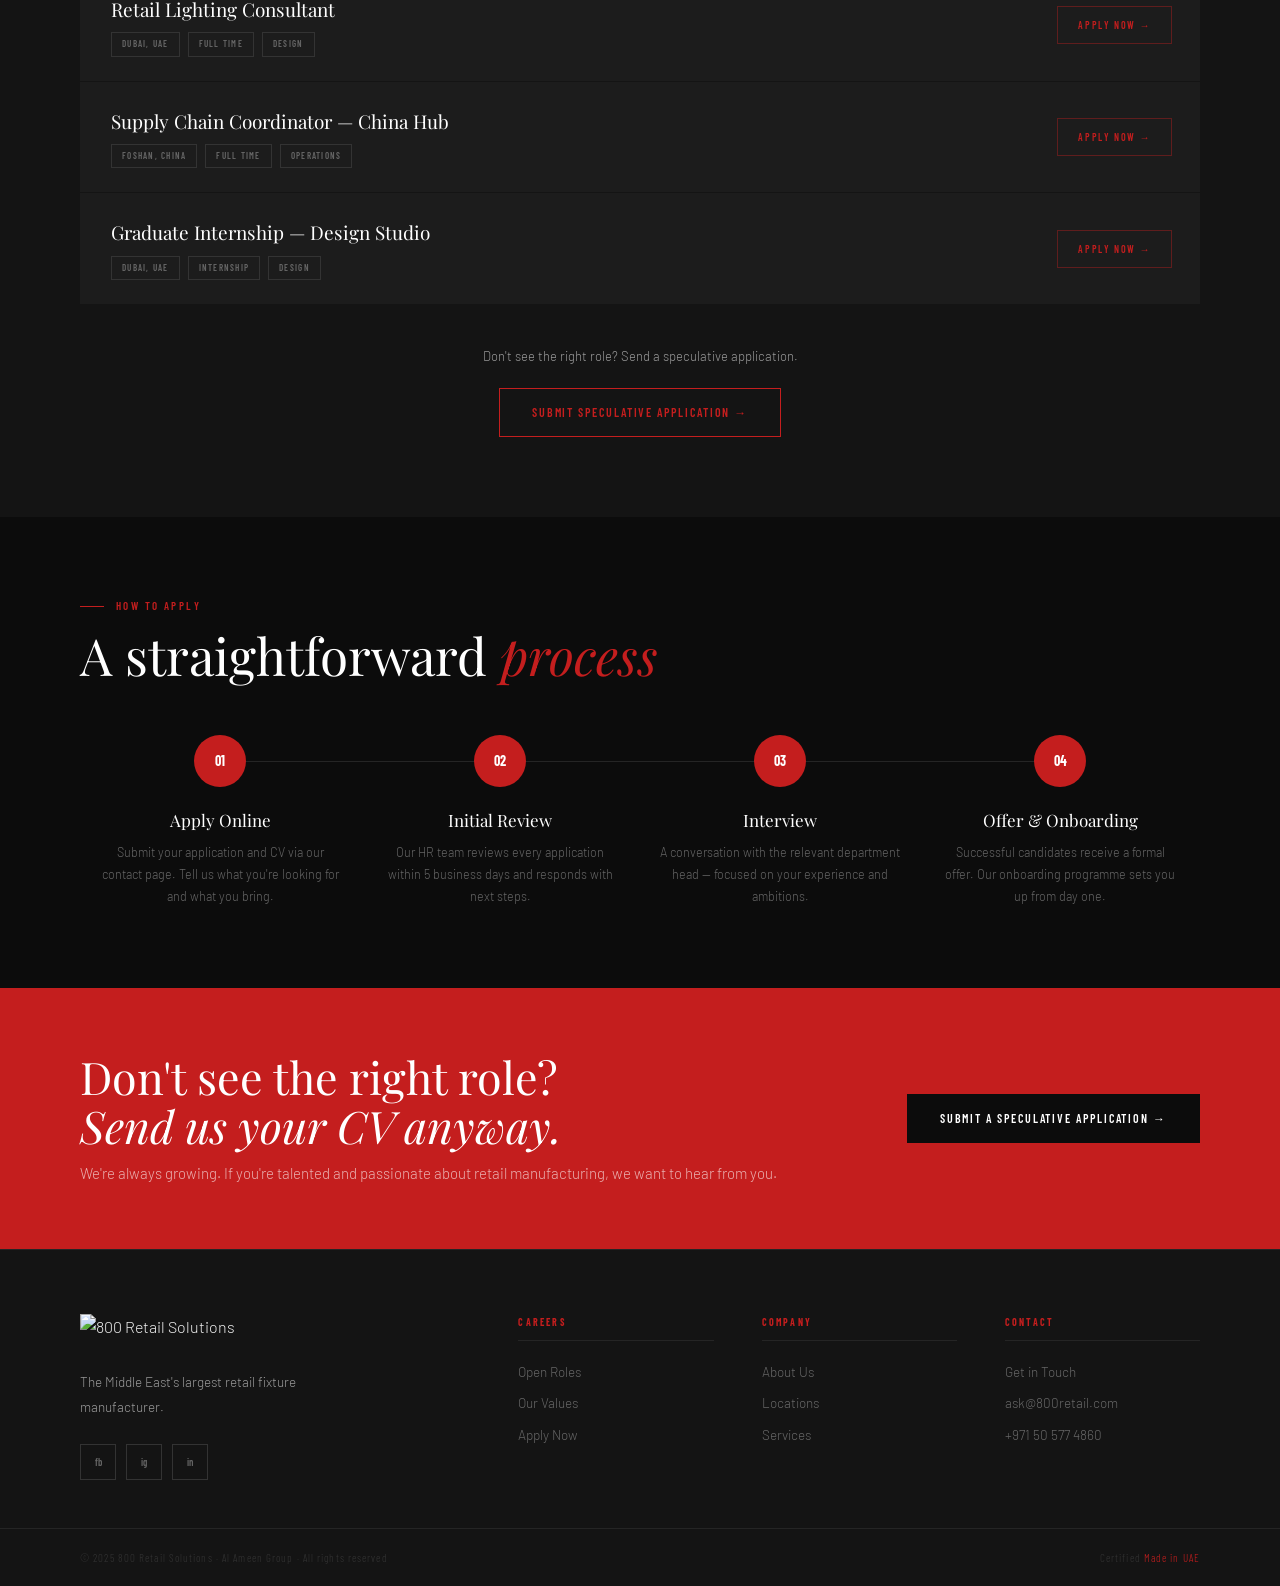
==== commit 2bf43e76: "Add light/dark mode toggle" ====
--- a/careers.html
+++ b/careers.html
@@ -73,7 +73,8 @@
 </style>
 </head>
 <body>
-<nav id="nav"><div class="nav-inner"><a href="index.html" class="nav-logo"><img class="logo-img" src="https://800retail.com/wp-content/uploads/2025/06/800-logo.svg" alt="800 Retail Solutions" width="140" height="38"><span class="logo-fallback"><span class="r">800</span> RETAIL</span></a><ul class="nav-menu"><li class="nav-item"><span data-toggle>Company <span class="nav-chevron"></span></span><div class="nav-dropdown wide"><div class="dd-col"><div class="dd-heading">About</div><a href="company.html" class="dd-link">Who We Are <span class="dd-arrow">→</span></a><a href="company.html#history" class="dd-link">Our History <span class="dd-arrow">→</span></a><a href="company.html#ceo" class="dd-link">CEO Message <span class="dd-arrow">→</span></a><a href="company.html#certifications" class="dd-link">Certifications <span class="dd-arrow">→</span></a><div class="dd-divider"></div><a href="company.html#locations" class="dd-link">Our Locations <span class="dd-arrow">→</span></a><a href="company.html#own-brand" class="dd-link">Own Brand <span class="dd-arrow">→</span></a></div><div class="dd-col"><div class="dd-heading">Services</div><a href="services.html#fixtures" class="dd-link">Retail Fixtures <span class="dd-arrow">→</span></a><a href="services.html#led" class="dd-link">Retail LED <span class="dd-arrow">→</span></a><a href="services.html#lighting" class="dd-link">Retail Lighting <span class="dd-arrow">→</span></a><a href="services.html#fitout" class="dd-link">Store Fitout <span class="dd-arrow">→</span></a><div class="dd-divider"></div><a href="careers.html" class="dd-link active">Careers <span class="dd-arrow">→</span></a></div></div></li><li class="nav-item"><span data-toggle>Reference <span class="nav-chevron"></span></span><div class="nav-dropdown"><div class="dd-col"><div class="dd-heading">Portfolio</div><a href="projects.html" class="dd-link">All Projects <span class="dd-arrow">→</span></a><a href="projects.html" class="dd-link">Fixture Projects <span class="dd-arrow">→</span></a><a href="projects.html" class="dd-link">LED Projects <span class="dd-arrow">→</span></a><a href="projects.html" class="dd-link">Fitout Projects <span class="dd-arrow">→</span></a></div></div></li><li class="nav-item"><a href="contact.html">Contact</a></li></ul><div class="nav-right"><a href="contact.html" class="nav-cta">Request Consultation</a><button class="nav-burger" id="burger"><span></span><span></span><span></span></button></div></div></nav>
+<nav id="nav"><div class="nav-inner"><a href="index.html" class="nav-logo"><img class="logo-img" src="https://800retail.com/wp-content/uploads/2025/06/800-logo.svg" alt="800 Retail Solutions" width="140" height="38"><span class="logo-fallback"><span class="r">800</span> RETAIL</span></a><ul class="nav-menu"><li class="nav-item"><span data-toggle>Company <span class="nav-chevron"></span></span><div class="nav-dropdown wide"><div class="dd-col"><div class="dd-heading">About</div><a href="company.html" class="dd-link">Who We Are <span class="dd-arrow">→</span></a><a href="company.html#history" class="dd-link">Our History <span class="dd-arrow">→</span></a><a href="company.html#ceo" class="dd-link">CEO Message <span class="dd-arrow">→</span></a><a href="company.html#certifications" class="dd-link">Certifications <span class="dd-arrow">→</span></a><div class="dd-divider"></div><a href="company.html#locations" class="dd-link">Our Locations <span class="dd-arrow">→</span></a><a href="company.html#own-brand" class="dd-link">Own Brand <span class="dd-arrow">→</span></a></div><div class="dd-col"><div class="dd-heading">Services</div><a href="services.html#fixtures" class="dd-link">Retail Fixtures <span class="dd-arrow">→</span></a><a href="services.html#led" class="dd-link">Retail LED <span class="dd-arrow">→</span></a><a href="services.html#lighting" class="dd-link">Retail Lighting <span class="dd-arrow">→</span></a><a href="services.html#fitout" class="dd-link">Store Fitout <span class="dd-arrow">→</span></a><div class="dd-divider"></div><a href="careers.html" class="dd-link active">Careers <span class="dd-arrow">→</span></a></div></div></li><li class="nav-item"><span data-toggle>Reference <span class="nav-chevron"></span></span><div class="nav-dropdown"><div class="dd-col"><div class="dd-heading">Portfolio</div><a href="projects.html" class="dd-link">All Projects <span class="dd-arrow">→</span></a><a href="projects.html" class="dd-link">Fixture Projects <span class="dd-arrow">→</span></a><a href="projects.html" class="dd-link">LED Projects <span class="dd-arrow">→</span></a><a href="projects.html" class="dd-link">Fitout Projects <span class="dd-arrow">→</span></a></div></div></li><li class="nav-item"><a href="contact.html">Contact</a></li></ul><div class="nav-right"><a href="contact.html" class="nav-cta">Request Consultation</a><button class="theme-toggle" id="theme-toggle" aria-label="Toggle theme">☀️</button>
+      <button class="nav-burger" id="burger"><span></span><span></span><span></span></button></div></div></nav>
 <div id="nav-drawer"><div class="drawer-inner"><div class="drawer-section"><div class="drawer-section-title">Company</div><a href="company.html" class="drawer-link">Who We Are</a><a href="company.html#history" class="drawer-link">Our History</a><a href="company.html#locations" class="drawer-link">Locations</a></div><div class="drawer-section"><div class="drawer-section-title">Services</div><a href="services.html#fixtures" class="drawer-link">Retail Fixtures</a><a href="services.html#led" class="drawer-link">Retail LED</a><a href="services.html#lighting" class="drawer-link">Retail Lighting</a><a href="services.html#fitout" class="drawer-link">Store Fitout</a></div><div class="drawer-section"><div class="drawer-section-title">Reference</div><a href="projects.html" class="drawer-link">All Projects</a></div><div class="drawer-section"><div class="drawer-section-title">More</div><a href="careers.html" class="drawer-link">Careers</a></div><a href="contact.html" class="drawer-cta">Request Consultation →</a></div></div>
 
 <div class="page-wrap">
--- a/css/main.css
+++ b/css/main.css
@@ -658,3 +658,121 @@
   .stats-strip { grid-template-columns: 1fr; }
   .stats-strip .stat-item { border-right: none; border-bottom: 1px solid var(--dark3); }
 }
+
+/* ═══════════════════════════════════════════
+   LIGHT MODE
+═══════════════════════════════════════════ */
+body.light {
+  background: #F5F5F5;
+  color: #1A1A1A;
+}
+
+/* Nav */
+body.light #nav.solid {
+  background: #FFFFFF;
+  box-shadow: 0 1px 0 rgba(0,0,0,0.08);
+}
+body.light #nav {
+  background: rgba(255,255,255,0.95);
+}
+body.light .nav-item > a,
+body.light .nav-item > span {
+  color: #444444;
+}
+body.light .nav-item > a:hover,
+body.light .nav-item > span:hover,
+body.light .nav-item.open > a,
+body.light .nav-item.open > span,
+body.light .nav-item > a.active {
+  color: #0C0C0C;
+}
+body.light .nav-burger span { background: #0C0C0C; }
+body.light #nav-drawer { background: #FFFFFF; border-top-color: #E0E0E0; }
+body.light .drawer-link { color: #555555; border-bottom-color: rgba(0,0,0,0.06); }
+body.light .drawer-link:hover { color: #0C0C0C; }
+body.light .drawer-section-title { border-bottom-color: #E0E0E0; }
+
+/* Dropdowns */
+body.light .nav-dropdown {
+  background: #FFFFFF;
+  border-top-color: var(--red);
+  border-bottom-color: #E0E0E0;
+  box-shadow: 0 16px 48px rgba(0,0,0,0.12);
+}
+body.light .dd-col + .dd-col { border-left-color: #E8E8E8; }
+body.light .dd-link { color: #555555; }
+body.light .dd-link:hover { background: rgba(196,30,30,0.06); color: #0C0C0C; }
+body.light .dd-divider { background: #E8E8E8; }
+
+/* Headings & text */
+body.light .h1,
+body.light .h2,
+body.light .h3,
+body.light .page-hero h1 { color: #0C0C0C; }
+body.light .body,
+body.light .page-hero p { color: #555555; }
+
+/* Page hero */
+body.light .page-hero { background: #ECECEC; border-bottom-color: #DEDEDE; }
+body.light .page-hero-bg-num { color: rgba(0,0,0,0.04); }
+
+/* Stats strip */
+body.light .stats-strip { background: #FFFFFF; border-color: #E0E0E0; }
+body.light .stat-item { border-right-color: #E0E0E0; }
+body.light .stat-num { color: #0C0C0C; }
+body.light .stat-lbl { color: #888888; }
+
+/* Footer */
+body.light footer { background: #ECECEC; border-top-color: #DEDEDE; }
+body.light .footer-col h5 { border-bottom-color: #DEDEDE; }
+body.light .footer-col a { color: #777777; }
+body.light .footer-col a:hover { color: #0C0C0C; }
+body.light .footer-brand .body { color: #666666; }
+body.light .f-soc { border-color: #CCCCCC; color: #777777; }
+body.light .footer-copy,
+body.light .footer-mark { color: #AAAAAA; }
+body.light .footer-bottom { border-top-color: #DEDEDE; }
+
+/* Buttons */
+body.light .btn-outline { color: #0C0C0C; border-color: rgba(0,0,0,0.3); }
+body.light .btn-outline:hover { border-color: #0C0C0C; }
+
+/* Contact bar */
+body.light .contact-bar a { background: #FFFFFF; border-color: #DEDEDE; color: #0C0C0C; }
+body.light .contact-bar a:hover { background: var(--red); border-color: var(--red); color: #FFFFFF; }
+
+/* Dark section overrides — keep dark cards dark in light mode */
+body.light .dark-section,
+body.light [data-bg="dark"] {
+  background: #1C1C1C;
+}
+
+/* Theme toggle button */
+.theme-toggle {
+  width: 36px;
+  height: 36px;
+  border: 1.5px solid rgba(255,255,255,0.2);
+  background: transparent;
+  border-radius: 50%;
+  display: flex;
+  align-items: center;
+  justify-content: center;
+  cursor: pointer;
+  color: var(--silver);
+  font-size: 15px;
+  transition: border-color 0.2s, color 0.2s, background 0.2s;
+  flex-shrink: 0;
+}
+.theme-toggle:hover {
+  border-color: var(--red);
+  color: var(--white);
+  background: rgba(196,30,30,0.15);
+}
+body.light .theme-toggle {
+  border-color: rgba(0,0,0,0.2);
+  color: #444444;
+}
+body.light .theme-toggle:hover {
+  border-color: var(--red);
+  color: var(--red);
+}
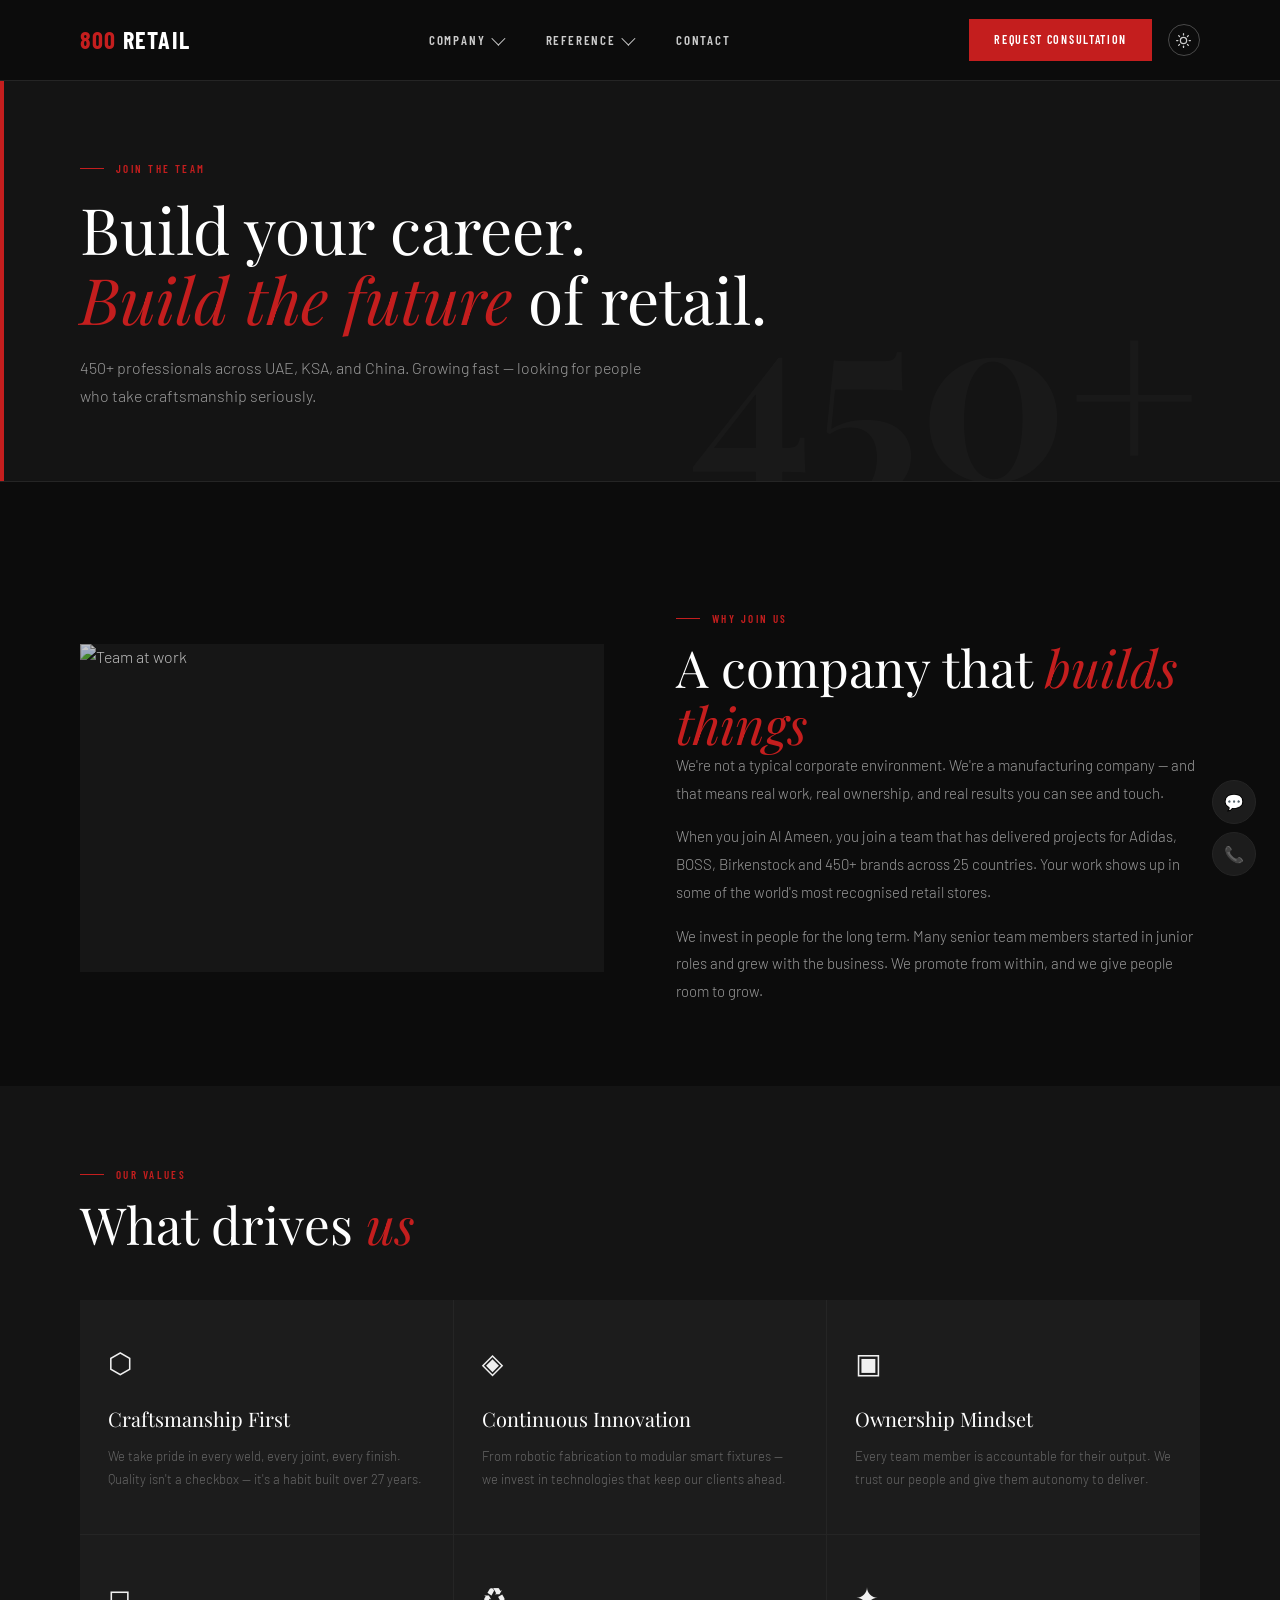
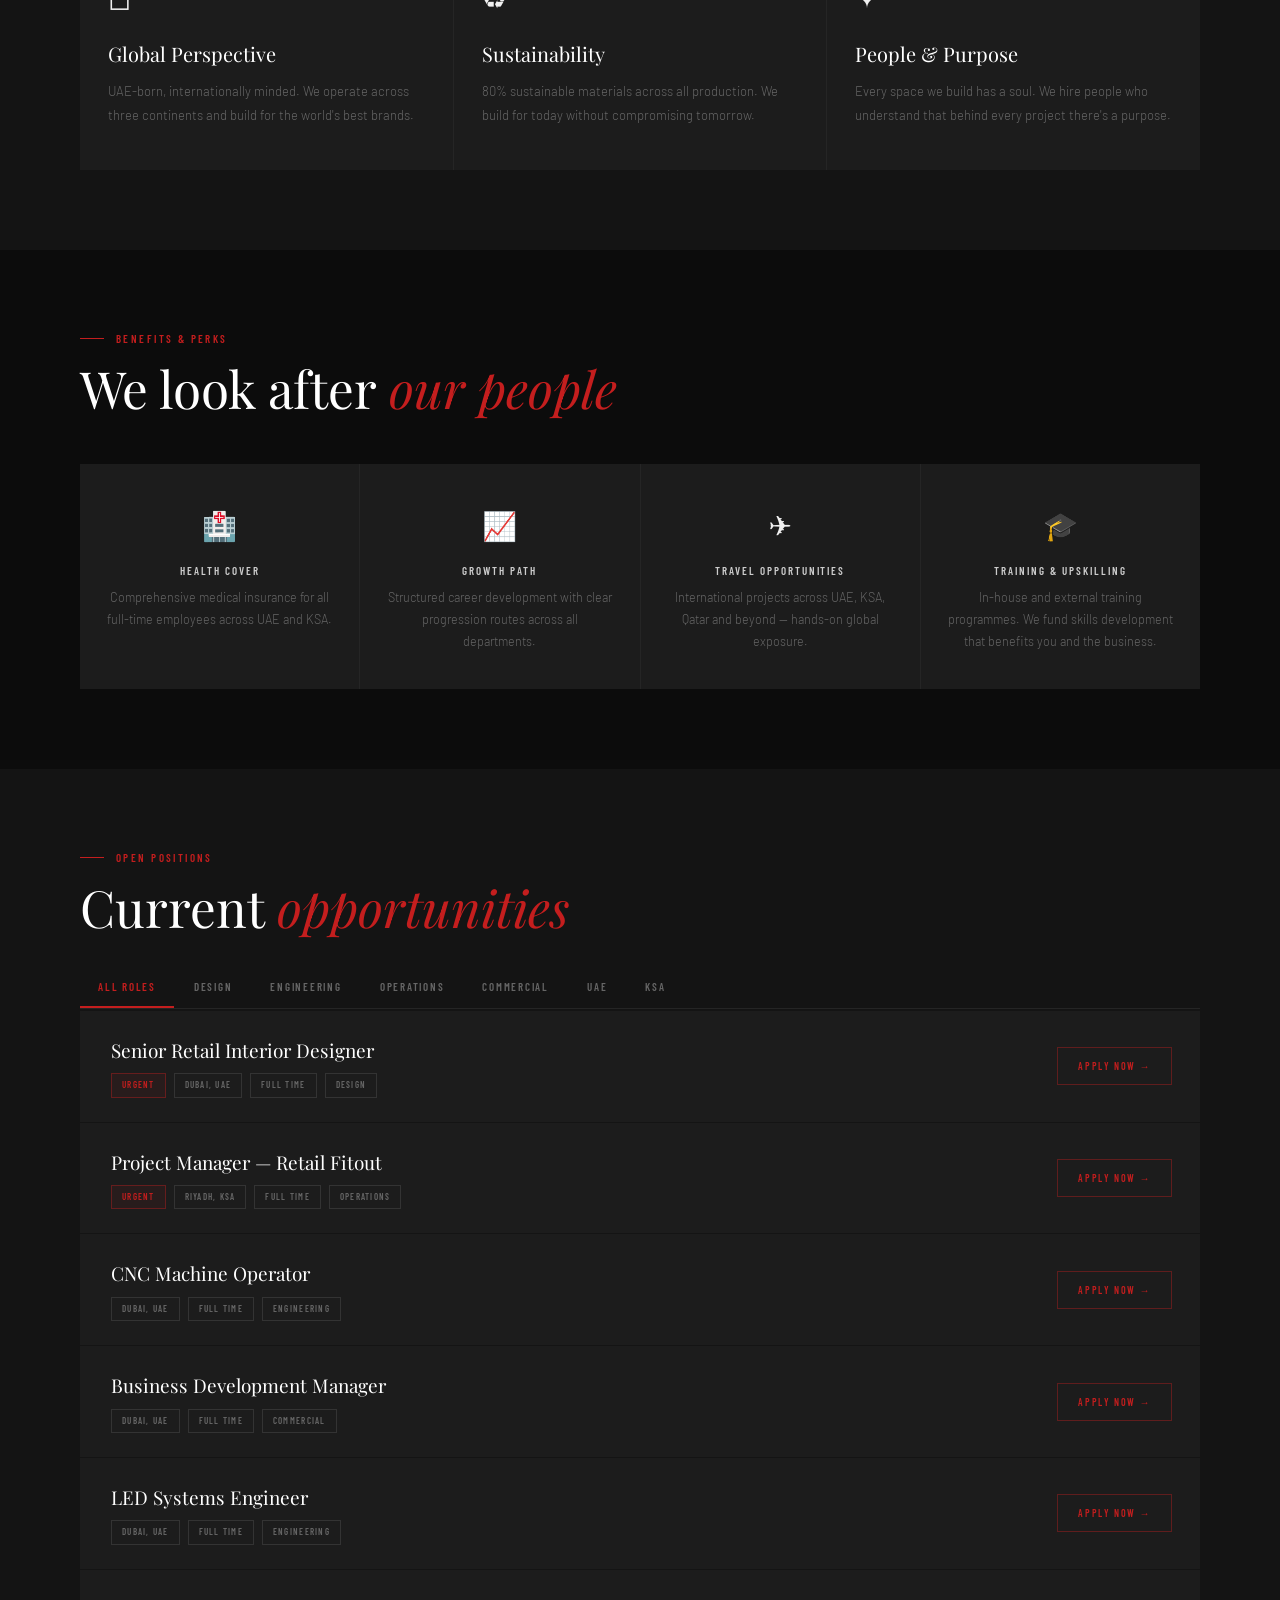
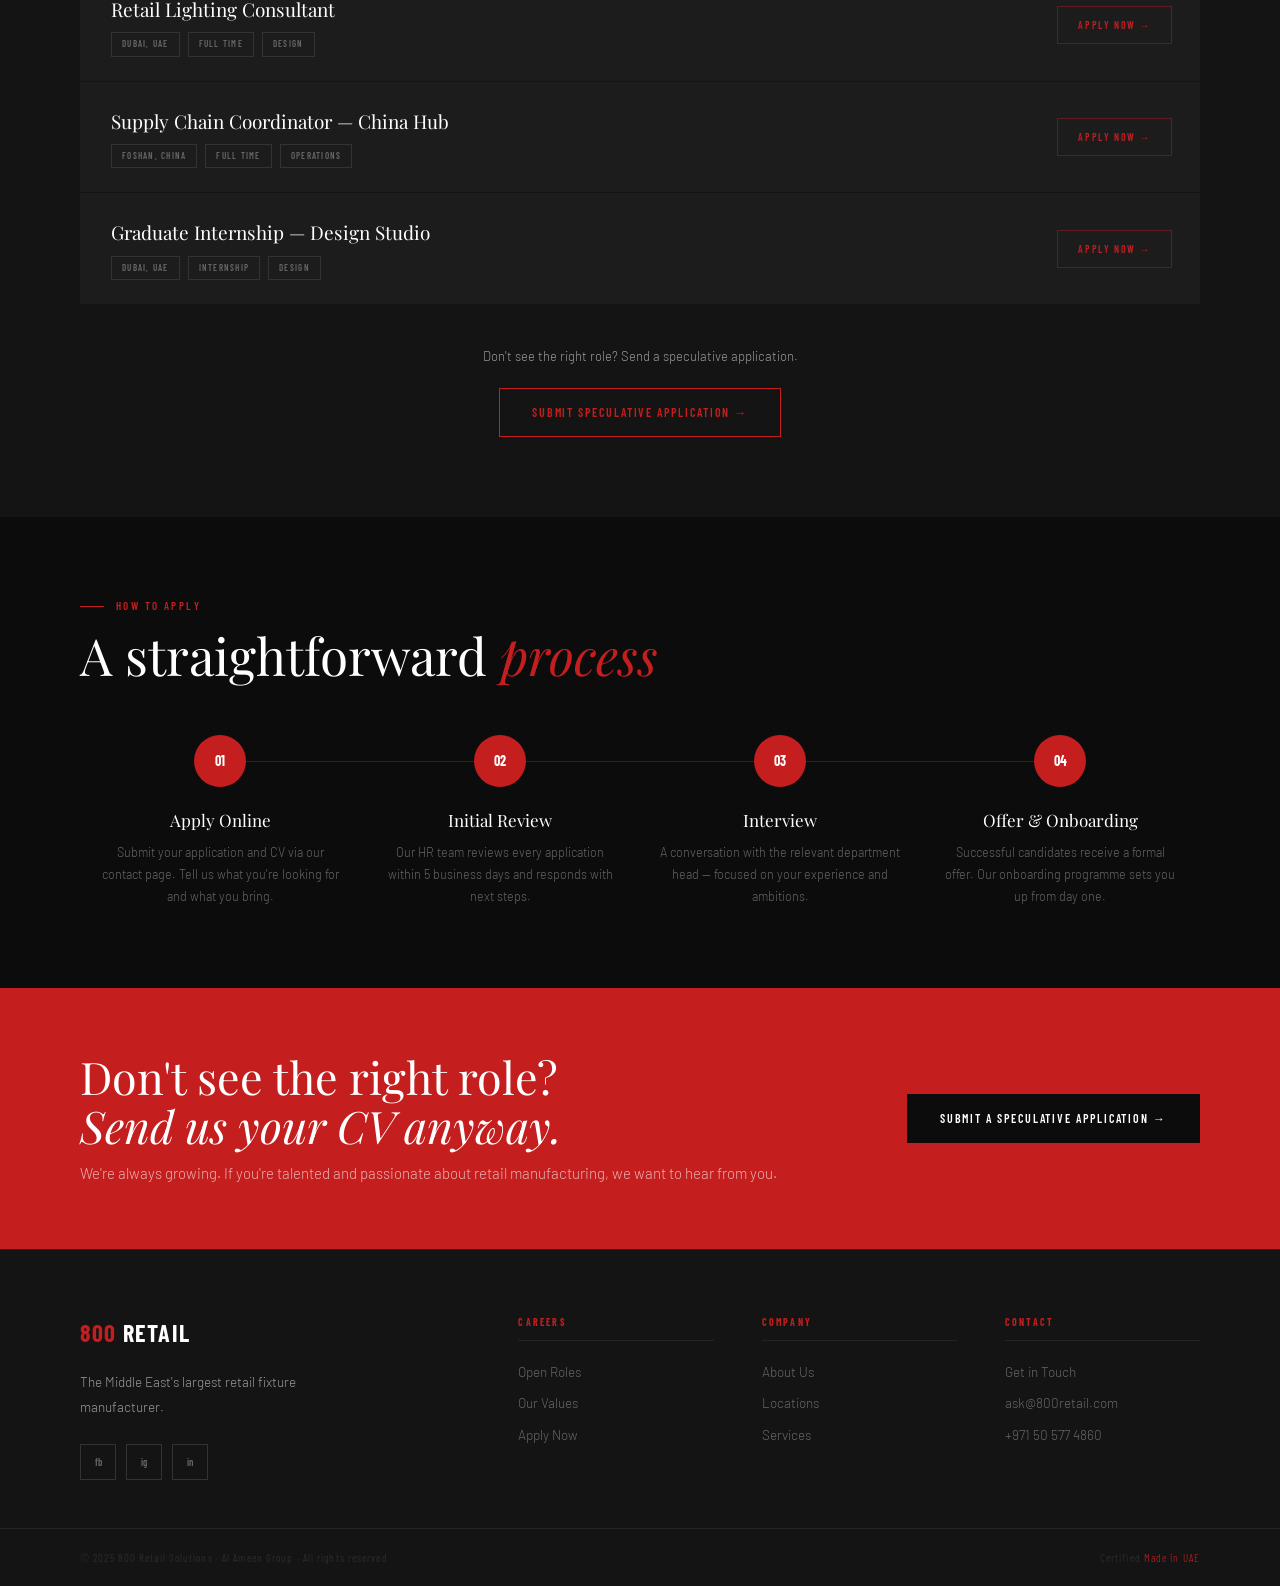
==== commit 8a211aed: "Fix theme toggle — SVG icons, no flash" ====
--- a/careers.html
+++ b/careers.html
@@ -71,9 +71,10 @@
   .role-filters { gap: 0; }
 }
 </style>
+<script>if(localStorage.getItem("800retail-theme")==="light")document.documentElement.classList.add("pre-light");</script>
 </head>
 <body>
-<nav id="nav"><div class="nav-inner"><a href="index.html" class="nav-logo"><img class="logo-img" src="https://800retail.com/wp-content/uploads/2025/06/800-logo.svg" alt="800 Retail Solutions" width="140" height="38"><span class="logo-fallback"><span class="r">800</span> RETAIL</span></a><ul class="nav-menu"><li class="nav-item"><span data-toggle>Company <span class="nav-chevron"></span></span><div class="nav-dropdown wide"><div class="dd-col"><div class="dd-heading">About</div><a href="company.html" class="dd-link">Who We Are <span class="dd-arrow">→</span></a><a href="company.html#history" class="dd-link">Our History <span class="dd-arrow">→</span></a><a href="company.html#ceo" class="dd-link">CEO Message <span class="dd-arrow">→</span></a><a href="company.html#certifications" class="dd-link">Certifications <span class="dd-arrow">→</span></a><div class="dd-divider"></div><a href="company.html#locations" class="dd-link">Our Locations <span class="dd-arrow">→</span></a><a href="company.html#own-brand" class="dd-link">Own Brand <span class="dd-arrow">→</span></a></div><div class="dd-col"><div class="dd-heading">Services</div><a href="services.html#fixtures" class="dd-link">Retail Fixtures <span class="dd-arrow">→</span></a><a href="services.html#led" class="dd-link">Retail LED <span class="dd-arrow">→</span></a><a href="services.html#lighting" class="dd-link">Retail Lighting <span class="dd-arrow">→</span></a><a href="services.html#fitout" class="dd-link">Store Fitout <span class="dd-arrow">→</span></a><div class="dd-divider"></div><a href="careers.html" class="dd-link active">Careers <span class="dd-arrow">→</span></a></div></div></li><li class="nav-item"><span data-toggle>Reference <span class="nav-chevron"></span></span><div class="nav-dropdown"><div class="dd-col"><div class="dd-heading">Portfolio</div><a href="projects.html" class="dd-link">All Projects <span class="dd-arrow">→</span></a><a href="projects.html" class="dd-link">Fixture Projects <span class="dd-arrow">→</span></a><a href="projects.html" class="dd-link">LED Projects <span class="dd-arrow">→</span></a><a href="projects.html" class="dd-link">Fitout Projects <span class="dd-arrow">→</span></a></div></div></li><li class="nav-item"><a href="contact.html">Contact</a></li></ul><div class="nav-right"><a href="contact.html" class="nav-cta">Request Consultation</a><button class="theme-toggle" id="theme-toggle" aria-label="Toggle theme">☀️</button>
+<nav id="nav"><div class="nav-inner"><a href="index.html" class="nav-logo"><img class="logo-img" src="https://800retail.com/wp-content/uploads/2025/06/800-logo.svg" alt="800 Retail Solutions" width="140" height="38"><span class="logo-fallback"><span class="r">800</span> RETAIL</span></a><ul class="nav-menu"><li class="nav-item"><span data-toggle>Company <span class="nav-chevron"></span></span><div class="nav-dropdown wide"><div class="dd-col"><div class="dd-heading">About</div><a href="company.html" class="dd-link">Who We Are <span class="dd-arrow">→</span></a><a href="company.html#history" class="dd-link">Our History <span class="dd-arrow">→</span></a><a href="company.html#ceo" class="dd-link">CEO Message <span class="dd-arrow">→</span></a><a href="company.html#certifications" class="dd-link">Certifications <span class="dd-arrow">→</span></a><div class="dd-divider"></div><a href="company.html#locations" class="dd-link">Our Locations <span class="dd-arrow">→</span></a><a href="company.html#own-brand" class="dd-link">Own Brand <span class="dd-arrow">→</span></a></div><div class="dd-col"><div class="dd-heading">Services</div><a href="services.html#fixtures" class="dd-link">Retail Fixtures <span class="dd-arrow">→</span></a><a href="services.html#led" class="dd-link">Retail LED <span class="dd-arrow">→</span></a><a href="services.html#lighting" class="dd-link">Retail Lighting <span class="dd-arrow">→</span></a><a href="services.html#fitout" class="dd-link">Store Fitout <span class="dd-arrow">→</span></a><div class="dd-divider"></div><a href="careers.html" class="dd-link active">Careers <span class="dd-arrow">→</span></a></div></div></li><li class="nav-item"><span data-toggle>Reference <span class="nav-chevron"></span></span><div class="nav-dropdown"><div class="dd-col"><div class="dd-heading">Portfolio</div><a href="projects.html" class="dd-link">All Projects <span class="dd-arrow">→</span></a><a href="projects.html" class="dd-link">Fixture Projects <span class="dd-arrow">→</span></a><a href="projects.html" class="dd-link">LED Projects <span class="dd-arrow">→</span></a><a href="projects.html" class="dd-link">Fitout Projects <span class="dd-arrow">→</span></a></div></div></li><li class="nav-item"><a href="contact.html">Contact</a></li></ul><div class="nav-right"><a href="contact.html" class="nav-cta">Request Consultation</a><button class="theme-toggle" id="theme-toggle" aria-label="Toggle theme"></button>
       <button class="nav-burger" id="burger"><span></span><span></span><span></span></button></div></div></nav>
 <div id="nav-drawer"><div class="drawer-inner"><div class="drawer-section"><div class="drawer-section-title">Company</div><a href="company.html" class="drawer-link">Who We Are</a><a href="company.html#history" class="drawer-link">Our History</a><a href="company.html#locations" class="drawer-link">Locations</a></div><div class="drawer-section"><div class="drawer-section-title">Services</div><a href="services.html#fixtures" class="drawer-link">Retail Fixtures</a><a href="services.html#led" class="drawer-link">Retail LED</a><a href="services.html#lighting" class="drawer-link">Retail Lighting</a><a href="services.html#fitout" class="drawer-link">Store Fitout</a></div><div class="drawer-section"><div class="drawer-section-title">Reference</div><a href="projects.html" class="drawer-link">All Projects</a></div><div class="drawer-section"><div class="drawer-section-title">More</div><a href="careers.html" class="drawer-link">Careers</a></div><a href="contact.html" class="drawer-cta">Request Consultation →</a></div></div>
 
--- a/css/main.css
+++ b/css/main.css
@@ -749,30 +749,45 @@
 
 /* Theme toggle button */
 .theme-toggle {
-  width: 36px;
-  height: 36px;
-  border: 1.5px solid rgba(255,255,255,0.2);
+  width: 32px;
+  height: 32px;
+  border: 1.5px solid rgba(255,255,255,0.25);
   background: transparent;
   border-radius: 50%;
   display: flex;
   align-items: center;
   justify-content: center;
   cursor: pointer;
-  color: var(--silver);
-  font-size: 15px;
-  transition: border-color 0.2s, color 0.2s, background 0.2s;
+  padding: 0;
+  transition: border-color 0.2s, background 0.2s;
   flex-shrink: 0;
+}
+.theme-toggle svg {
+  width: 15px;
+  height: 15px;
+  stroke: var(--silver);
+  fill: none;
+  stroke-width: 2;
+  stroke-linecap: round;
+  transition: stroke 0.2s;
 }
 .theme-toggle:hover {
   border-color: var(--red);
-  color: var(--white);
   background: rgba(196,30,30,0.15);
 }
+.theme-toggle:hover svg { stroke: var(--white); }
 body.light .theme-toggle {
   border-color: rgba(0,0,0,0.2);
-  color: #444444;
-}
+}
+body.light .theme-toggle svg { stroke: #444; }
 body.light .theme-toggle:hover {
   border-color: var(--red);
-  color: var(--red);
-}
+  background: rgba(196,30,30,0.08);
+}
+body.light .theme-toggle:hover svg { stroke: var(--red); }
+
+/* Flash prevention — applied before JS loads */
+html.pre-light body {
+  background: #F5F5F5;
+  color: #1A1A1A;
+}
